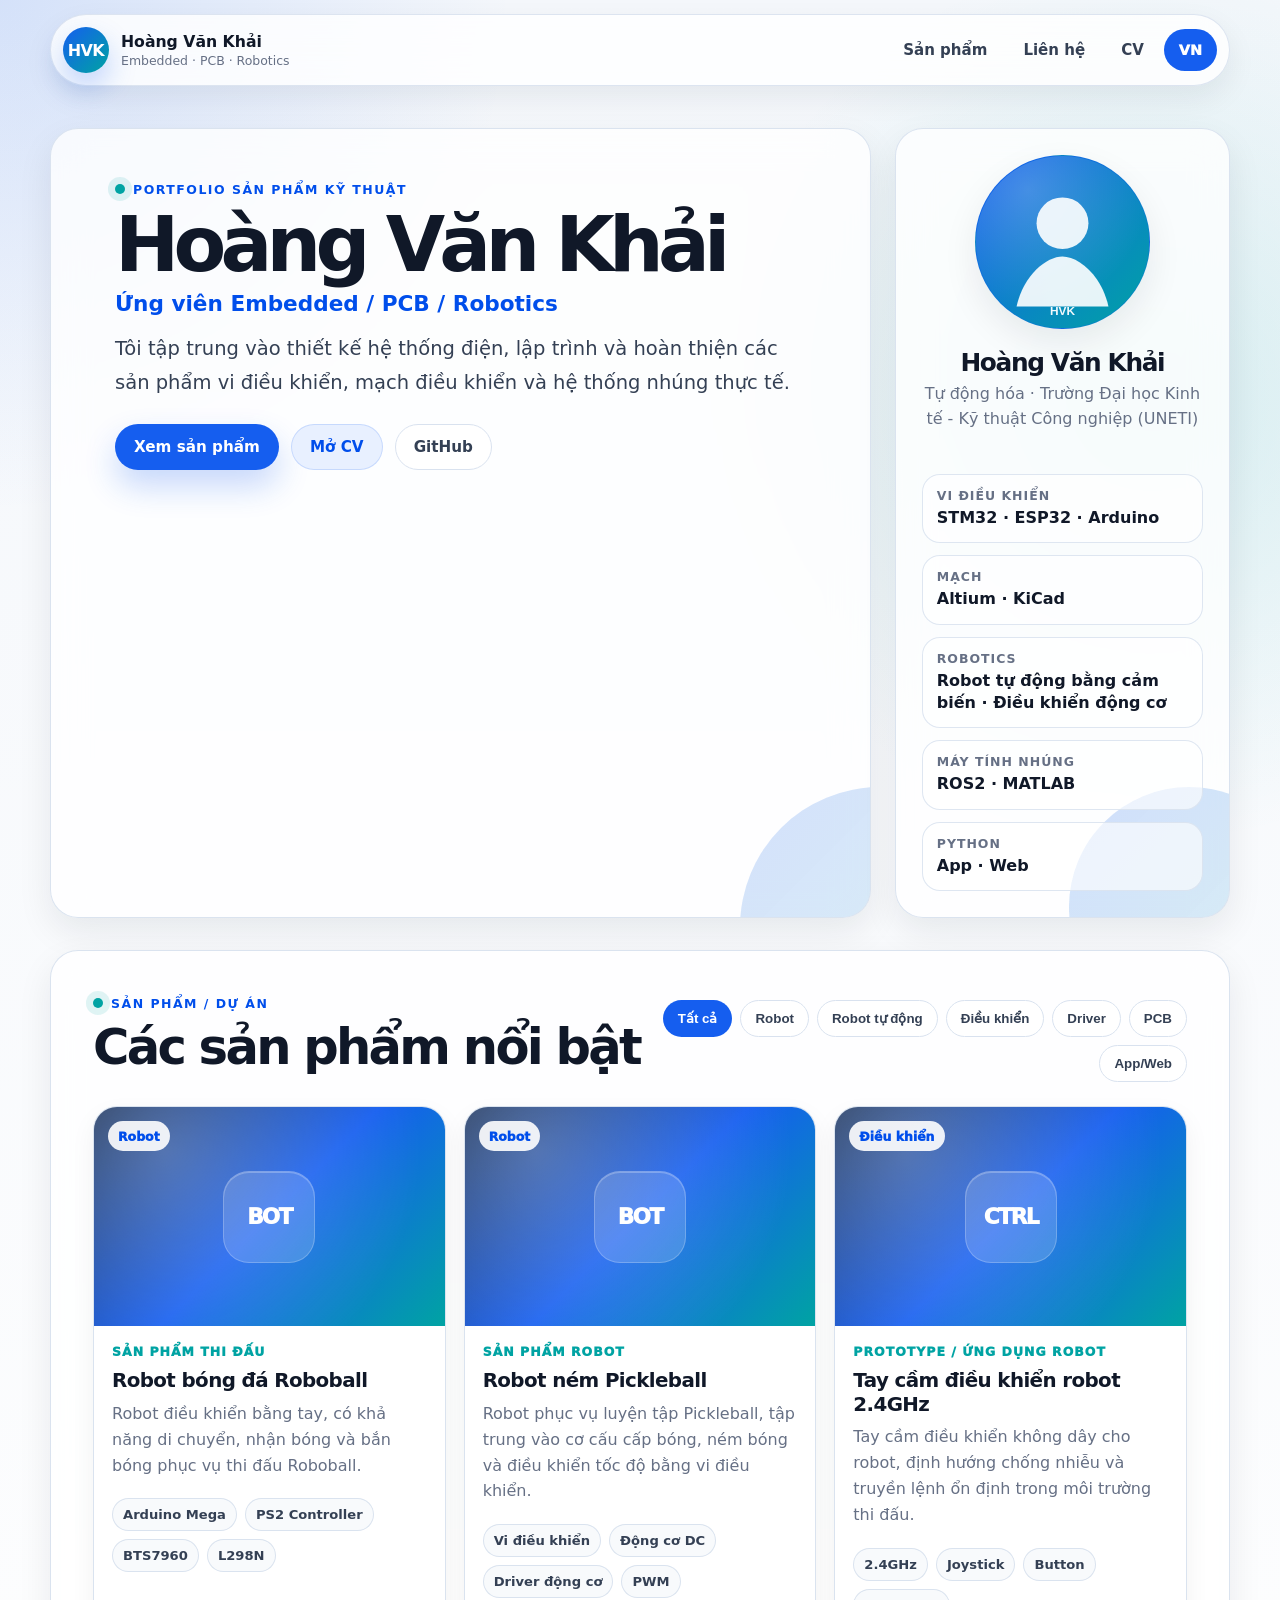
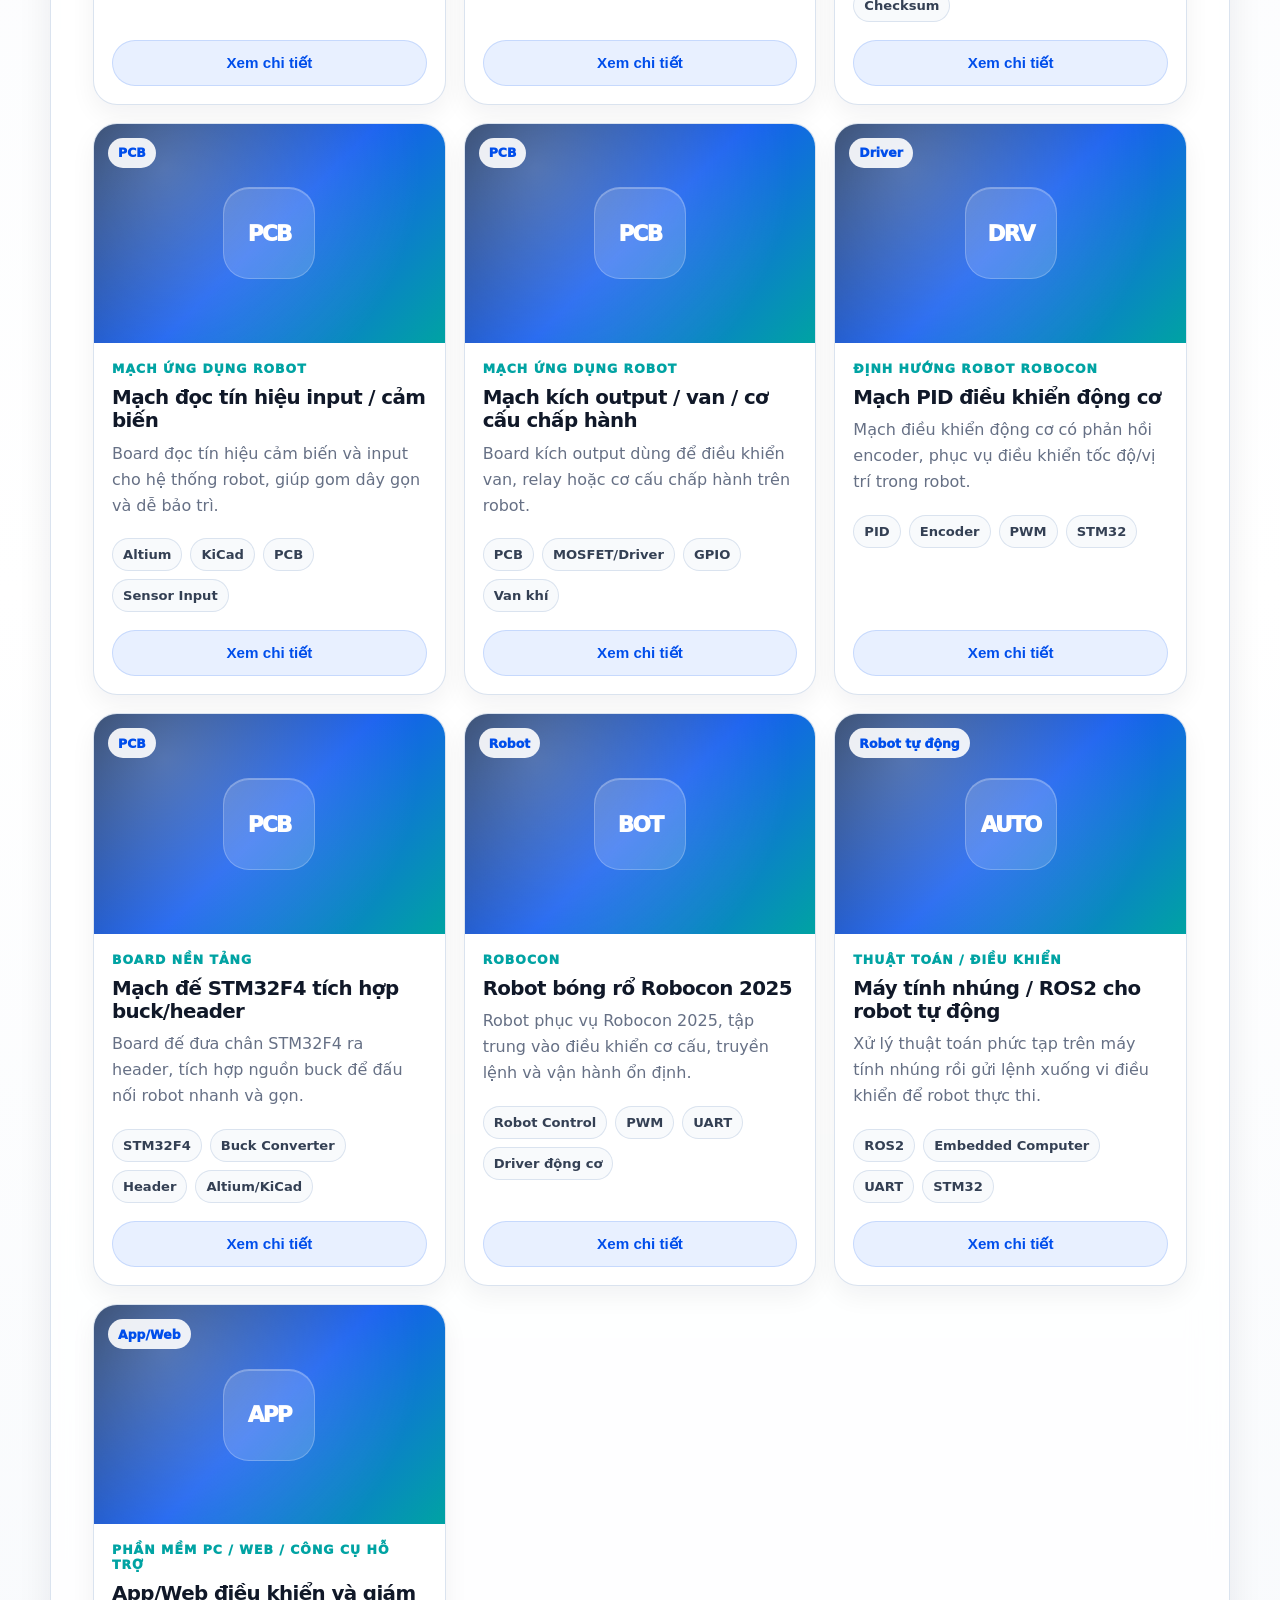
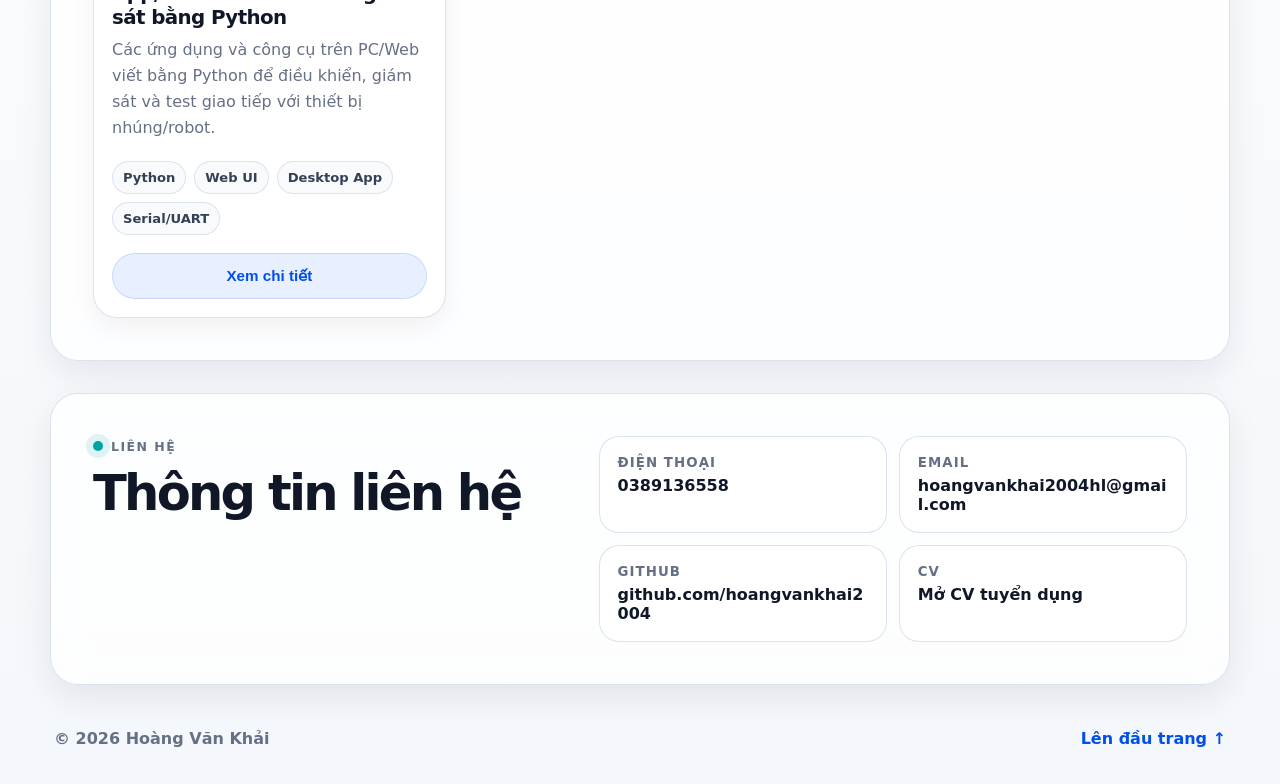
==== index.html @ 1f5e4d67 "product showcase" ====
<!doctype html>
<html lang="vi">
  <head>
    <meta charset="utf-8" />
    <meta name="viewport" content="width=device-width, initial-scale=1" />
    <meta name="theme-color" content="#101828" />
    <meta
      name="description"
      content="Portfolio sản phẩm kỹ thuật của Hoàng Văn Khải: robot, mạch PCB, hệ thống nhúng và các sản phẩm tự động hóa."
    />
    <title>Hoàng Văn Khải | Portfolio sản phẩm kỹ thuật</title>
    <link rel="icon" href="assets/favicon.svg" type="image/svg+xml" />
    <link rel="preload" href="assets/app.css" as="style" />
    <link rel="stylesheet" href="assets/app.css" />
  </head>
  <body>
    <div class="site-shell">
      <header class="topbar" id="top">
        <a class="brand" href="#top" aria-label="Về đầu trang">
          <span class="brand-mark">HVK</span>
          <span>
            <strong>Hoàng Văn Khải</strong>
            <small>Embedded · PCB · Robotics</small>
          </span>
        </a>

        <nav class="main-nav" aria-label="Điều hướng chính">
          <a href="#products" id="nav-products">Sản phẩm</a>
          <a href="#contact" id="nav-contact">Liên hệ</a>
          <a href="cv.html" id="nav-cv">CV</a>
          <button class="lang-toggle" id="lang-toggle" type="button" aria-label="Chuyển ngôn ngữ">VN</button>
        </nav>
      </header>

      <main>
        <section class="hero" id="intro" aria-labelledby="hero-title">
          <div class="hero-content">
            <p class="eyebrow" id="profile-badge">Portfolio sản phẩm kỹ thuật</p>
            <h1 id="hero-title">Hoàng Văn Khải</h1>
            <p class="hero-title-line" id="profile-title">Ứng viên Embedded / PCB / Robotics</p>
            <p class="hero-summary" id="profile-summary">
              Tôi tập trung vào thiết kế, lập trình và hoàn thiện các sản phẩm robot, mạch điều khiển và hệ thống nhúng thực tế.
            </p>
            <div class="hero-actions" id="profile-actions"></div>
          </div>

          <aside class="hero-card" aria-label="Thông tin nhanh">
            <div class="avatar" id="profile-avatar">HVK</div>
            <div>
              <h2 id="profile-name-card">Hoàng Văn Khải</h2>
              <p id="profile-meta">Tự động hóa · UNETI</p>
            </div>
            <dl class="quick-info" id="quick-info"></dl>
          </aside>
        </section>

        <section class="section-block" id="products" aria-labelledby="products-title">
          <div class="section-heading">
            <div>
              <p class="eyebrow">Sản phẩm / dự án</p>
              <h2 id="products-title">Các sản phẩm nổi bật</h2>
              <p id="products-subtitle" hidden></p>
            </div>
            <div class="filter-bar" id="filter-bar" aria-label="Lọc sản phẩm"></div>
          </div>

          <div class="products-grid" id="products-grid" aria-live="polite"></div>
        </section>

        <section class="section-block contact-block" id="contact" aria-labelledby="contact-title">
          <div>
            <p class="eyebrow">Liên hệ</p>
            <h2 id="contact-title">Thông tin liên hệ</h2>
          </div>
          <div class="contact-grid" id="contact-grid"></div>
        </section>
      </main>

      <footer class="footer">
        <span>© <span id="year"></span> Hoàng Văn Khải</span>
        <a href="#top" id="footer-top">Lên đầu trang ↑</a>
      </footer>
    </div>

    <div class="modal" id="product-modal" aria-hidden="true">
      <div class="modal-backdrop" data-close-modal></div>
      <article class="modal-panel" role="dialog" aria-modal="true" aria-labelledby="modal-title">
        <button class="modal-close" type="button" aria-label="Đóng chi tiết sản phẩm" data-close-modal>×</button>
        <div id="modal-content"></div>
      </article>
    </div>

    <script src="assets/app.js" defer></script>
  </body>
</html>
---- assets/app.css ----
:root {
  color-scheme: light;
  --bg: #f4f7fb;
  --bg-strong: #eaf0f8;
  --card: #ffffff;
  --card-soft: rgba(255, 255, 255, 0.78);
  --text: #101828;
  --muted: #667085;
  --line: #d9e2ef;
  --primary: #155eef;
  --primary-dark: #004eeb;
  --primary-soft: #e8f0ff;
  --accent: #00a3a3;
  --danger: #b42318;
  --shadow: 0 24px 70px rgba(16, 24, 40, 0.12);
  --shadow-soft: 0 14px 35px rgba(16, 24, 40, 0.08);
  --radius: 28px;
  --radius-sm: 18px;
  --max: 1180px;
  font-family: Inter, ui-sans-serif, system-ui, -apple-system, BlinkMacSystemFont, "Segoe UI", sans-serif;
}

* {
  box-sizing: border-box;
}

html {
  scroll-behavior: smooth;
}

body {
  margin: 0;
  min-height: 100vh;
  background:
    radial-gradient(circle at top left, rgba(21, 94, 239, 0.14), transparent 32rem),
    radial-gradient(circle at 90% 10%, rgba(0, 163, 163, 0.13), transparent 28rem),
    linear-gradient(180deg, var(--bg), #ffffff 55%, var(--bg));
  color: var(--text);
}

body.modal-open {
  overflow: hidden;
}

a {
  color: inherit;
  text-decoration: none;
}

button,
a {
  -webkit-tap-highlight-color: transparent;
}

img,
video,
iframe {
  max-width: 100%;
}

.site-shell {
  width: min(var(--max), calc(100% - 32px));
  margin: 0 auto;
}

.topbar {
  position: sticky;
  top: 14px;
  z-index: 40;
  display: flex;
  align-items: center;
  justify-content: space-between;
  gap: 16px;
  margin: 14px 0 42px;
  padding: 12px;
  border: 1px solid rgba(217, 226, 239, 0.9);
  border-radius: 999px;
  background: rgba(255, 255, 255, 0.82);
  box-shadow: 0 12px 30px rgba(16, 24, 40, 0.07);
  backdrop-filter: blur(18px);
}

.brand {
  display: inline-flex;
  align-items: center;
  gap: 12px;
  min-width: 0;
}

.brand-mark {
  display: grid;
  place-items: center;
  width: 46px;
  height: 46px;
  border-radius: 50%;
  background: linear-gradient(135deg, var(--primary), var(--accent));
  color: #fff;
  font-weight: 900;
  letter-spacing: -0.04em;
  box-shadow: 0 14px 28px rgba(21, 94, 239, 0.25);
}

.brand strong,
.brand small {
  display: block;
  white-space: nowrap;
}

.brand strong {
  font-size: 0.98rem;
}

.brand small {
  color: var(--muted);
  font-size: 0.78rem;
  margin-top: 2px;
}

.main-nav {
  display: flex;
  align-items: center;
  gap: 4px;
}

.main-nav a {
  padding: 12px 16px;
  border-radius: 999px;
  color: #344054;
  font-weight: 700;
  font-size: 0.94rem;
  transition: 0.18s ease;
}

.main-nav a:hover {
  background: var(--primary-soft);
  color: var(--primary-dark);
}

.hero {
  display: grid;
  grid-template-columns: minmax(0, 1.35fr) minmax(300px, 0.65fr);
  gap: 24px;
  align-items: stretch;
  margin-bottom: 48px;
}

.hero-content,
.hero-card,
.section-block {
  border: 1px solid rgba(217, 226, 239, 0.95);
  border-radius: var(--radius);
  background: rgba(255, 255, 255, 0.78);
  box-shadow: var(--shadow-soft);
  backdrop-filter: blur(18px);
}

.hero-content {
  padding: clamp(28px, 5vw, 64px);
  overflow: hidden;
  position: relative;
}

.hero-content::after {
  content: "";
  position: absolute;
  right: -120px;
  bottom: -120px;
  width: 320px;
  height: 320px;
  border-radius: 50%;
  background: linear-gradient(135deg, rgba(21, 94, 239, 0.18), rgba(0, 163, 163, 0.14));
  pointer-events: none;
}

.eyebrow {
  display: inline-flex;
  align-items: center;
  gap: 8px;
  margin: 0 0 12px;
  color: var(--primary-dark);
  font-size: 0.78rem;
  font-weight: 900;
  text-transform: uppercase;
  letter-spacing: 0.12em;
}

.eyebrow::before {
  content: "";
  width: 10px;
  height: 10px;
  border-radius: 50%;
  background: var(--accent);
  box-shadow: 0 0 0 7px rgba(0, 163, 163, 0.12);
}

h1,
h2,
h3,
p {
  margin-top: 0;
}

h1 {
  margin-bottom: 10px;
  font-size: clamp(2.65rem, 8vw, 6.4rem);
  line-height: 0.92;
  letter-spacing: -0.08em;
}

#hero-title {
  min-height: 0.95em;
  font-size: clamp(3.2rem, 6vw, 5.15rem);
  line-height: 0.95;
  letter-spacing: -0.075em;
  white-space: nowrap;
}

#hero-title.is-typing::after {
  content: "";
  display: inline-block;
  width: 0.055em;
  height: 0.78em;
  margin-left: 0.08em;
  border-radius: 999px;
  background: currentColor;
  vertical-align: -0.06em;
  animation: caretBlink 0.75s steps(1, end) infinite;
}

@keyframes caretBlink {
  50% {
    opacity: 0;
  }
}

h2 {
  margin-bottom: 10px;
  font-size: clamp(1.8rem, 4vw, 3.1rem);
  line-height: 1;
  letter-spacing: -0.055em;
}

h3 {
  margin-bottom: 8px;
  font-size: 1.24rem;
  line-height: 1.18;
  letter-spacing: -0.03em;
}

.hero-title-line {
  margin-bottom: 16px;
  color: var(--primary-dark);
  font-size: clamp(1.05rem, 2vw, 1.35rem);
  font-weight: 800;
}

.hero-summary {
  position: relative;
  z-index: 1;
  max-width: 780px;
  margin-bottom: 24px;
  color: #344054;
  font-size: clamp(1rem, 2vw, 1.22rem);
  line-height: 1.72;
}

.hero-actions {
  position: relative;
  z-index: 1;
  display: flex;
  flex-wrap: wrap;
  gap: 12px;
}

.btn {
  display: inline-flex;
  align-items: center;
  justify-content: center;
  gap: 8px;
  min-height: 46px;
  padding: 0 18px;
  border: 1px solid transparent;
  border-radius: 999px;
  font-weight: 900;
  font-size: 0.95rem;
  cursor: pointer;
  transition: transform 0.18s ease, box-shadow 0.18s ease, background 0.18s ease, border-color 0.18s ease;
}

.btn:hover {
  transform: translateY(-1px);
}

.btn-primary {
  background: var(--primary);
  color: #fff;
  box-shadow: 0 16px 32px rgba(21, 94, 239, 0.24);
}

.btn-secondary {
  background: var(--primary-soft);
  color: var(--primary-dark);
  border-color: rgba(21, 94, 239, 0.16);
}

.btn-ghost {
  background: #fff;
  color: #344054;
  border-color: var(--line);
}

.hero-card {
  display: flex;
  flex-direction: column;
  gap: 18px;
  padding: 26px;
}

.avatar {
  display: grid;
  place-items: center;
  width: 116px;
  aspect-ratio: 1;
  border-radius: 30px;
  overflow: hidden;
  background:
    linear-gradient(135deg, rgba(21, 94, 239, 0.95), rgba(0, 163, 163, 0.88)),
    #155eef;
  color: #fff;
  font-size: 2rem;
  font-weight: 950;
  letter-spacing: -0.08em;
  box-shadow: var(--shadow-soft);
}

.avatar img {
  width: 100%;
  height: 100%;
  object-fit: cover;
}

.hero-card h2 {
  font-size: 1.55rem;
  margin-bottom: 6px;
}

.hero-card p {
  color: var(--muted);
  line-height: 1.55;
}

.quick-info {
  display: grid;
  gap: 12px;
  margin: auto 0 0;
}

.quick-info div {
  padding: 13px 14px;
  border: 1px solid rgba(217, 226, 239, 0.85);
  border-radius: 18px;
  background: rgba(244, 247, 251, 0.78);
}

.quick-info dt {
  margin-bottom: 4px;
  color: var(--muted);
  font-size: 0.78rem;
  font-weight: 800;
  text-transform: uppercase;
  letter-spacing: 0.08em;
}

.quick-info dd {
  margin: 0;
  color: var(--text);
  font-weight: 800;
}

.section-block {
  padding: clamp(24px, 4vw, 42px);
  margin-bottom: 32px;
}

.section-heading {
  display: flex;
  align-items: flex-end;
  justify-content: space-between;
  gap: 22px;
  margin-bottom: 24px;
}

.section-heading h2 {
  flex: 0 0 auto;
  white-space: nowrap;
}

.section-heading p:not(.eyebrow),
.contact-block > div > p {
  max-width: 760px;
  color: var(--muted);
  line-height: 1.7;
}

.filter-bar {
  display: flex;
  flex: 1 1 auto;
  min-width: 0;
  flex-wrap: wrap;
  justify-content: flex-end;
  gap: 8px;
}

.filter-chip {
  border: 1px solid var(--line);
  border-radius: 999px;
  background: #fff;
  color: #344054;
  padding: 10px 14px;
  font-weight: 900;
  cursor: pointer;
  transition: 0.18s ease;
}

.filter-chip:hover,
.filter-chip.is-active {
  border-color: rgba(21, 94, 239, 0.24);
  background: var(--primary);
  color: #fff;
}

.products-grid {
  display: grid;
  grid-template-columns: repeat(3, minmax(0, 1fr));
  gap: 18px;
}

.product-card {
  display: flex;
  flex-direction: column;
  min-height: 100%;
  border: 1px solid rgba(217, 226, 239, 0.95);
  border-radius: 24px;
  background: #fff;
  overflow: hidden;
  box-shadow: 0 10px 26px rgba(16, 24, 40, 0.055);
  transition: transform 0.18s ease, box-shadow 0.18s ease, border-color 0.18s ease;
}

.product-card:hover {
  transform: translateY(-4px);
  border-color: rgba(21, 94, 239, 0.32);
  box-shadow: 0 22px 42px rgba(16, 24, 40, 0.1);
}

.product-media {
  position: relative;
  display: grid;
  place-items: center;
  aspect-ratio: 16 / 10;
  overflow: hidden;
  background:
    radial-gradient(circle at 20% 20%, rgba(255, 255, 255, 0.28), transparent 16rem),
    linear-gradient(135deg, #102a56, #155eef 50%, #00a3a3);
  color: #fff;
}

.product-media img {
  width: 100%;
  height: 100%;
  object-fit: cover;
}

.placeholder-art {
  display: grid;
  place-items: center;
  width: 92px;
  aspect-ratio: 1;
  border-radius: 26px;
  background: rgba(255, 255, 255, 0.16);
  border: 1px solid rgba(255, 255, 255, 0.22);
  font-size: 1.35rem;
  font-weight: 950;
  letter-spacing: -0.08em;
  box-shadow: inset 0 1px 0 rgba(255, 255, 255, 0.25);
}

.product-badge {
  position: absolute;
  left: 14px;
  top: 14px;
  display: inline-flex;
  align-items: center;
  min-height: 30px;
  padding: 0 10px;
  border-radius: 999px;
  background: rgba(255, 255, 255, 0.9);
  color: var(--primary-dark);
  font-size: 0.78rem;
  font-weight: 950;
}

.product-body {
  display: flex;
  flex: 1;
  flex-direction: column;
  padding: 18px;
}

.product-status {
  margin-bottom: 10px;
  color: var(--accent);
  font-size: 0.78rem;
  font-weight: 950;
  text-transform: uppercase;
  letter-spacing: 0.08em;
}

.product-card p {
  color: var(--muted);
  line-height: 1.62;
}

.tech-list,
.modal-tags {
  display: flex;
  flex-wrap: wrap;
  gap: 8px;
  padding: 0;
  margin: 4px 0 18px;
  list-style: none;
}

.tech-list li,
.modal-tags li {
  padding: 8px 10px;
  border: 1px solid rgba(217, 226, 239, 0.95);
  border-radius: 999px;
  background: #f8fafc;
  color: #344054;
  font-size: 0.82rem;
  font-weight: 800;
}

.product-card .btn {
  margin-top: auto;
  width: 100%;
}

.contact-block {
  display: grid;
  grid-template-columns: 0.9fr 1.1fr;
  gap: 24px;
  align-items: start;
}

.contact-grid {
  display: grid;
  grid-template-columns: repeat(2, minmax(0, 1fr));
  gap: 12px;
}

.contact-card {
  display: block;
  padding: 18px;
  border: 1px solid rgba(217, 226, 239, 0.95);
  border-radius: 20px;
  background: #fff;
  transition: 0.18s ease;
}

.contact-card:hover {
  transform: translateY(-2px);
  box-shadow: var(--shadow-soft);
}

.contact-card small {
  display: block;
  margin-bottom: 6px;
  color: var(--muted);
  font-weight: 900;
  text-transform: uppercase;
  letter-spacing: 0.08em;
}

.contact-card strong {
  overflow-wrap: anywhere;
}

.footer {
  display: flex;
  justify-content: space-between;
  gap: 16px;
  padding: 12px 4px 36px;
  color: var(--muted);
  font-weight: 700;
}

.footer a {
  color: var(--primary-dark);
}

.modal {
  position: fixed;
  inset: 0;
  z-index: 100;
  display: none;
}

.modal[aria-hidden="false"] {
  display: block;
}

.modal-backdrop {
  position: absolute;
  inset: 0;
  background: rgba(16, 24, 40, 0.64);
  backdrop-filter: blur(12px);
}

.modal-panel {
  position: relative;
  width: min(1060px, calc(100% - 24px));
  max-height: calc(100vh - 32px);
  margin: 16px auto;
  overflow: auto;
  border: 1px solid rgba(255, 255, 255, 0.22);
  border-radius: 30px;
  background: #fff;
  box-shadow: 0 36px 100px rgba(0, 0, 0, 0.32);
}

.modal-close {
  position: sticky;
  top: 16px;
  float: right;
  z-index: 2;
  display: grid;
  place-items: center;
  width: 44px;
  height: 44px;
  margin: 16px 16px -60px auto;
  border: 1px solid rgba(217, 226, 239, 0.9);
  border-radius: 50%;
  background: rgba(255, 255, 255, 0.92);
  color: var(--text);
  font-size: 1.65rem;
  line-height: 1;
  cursor: pointer;
  box-shadow: 0 12px 26px rgba(16, 24, 40, 0.12);
}

.modal-hero {
  display: grid;
  grid-template-columns: 1.05fr 0.95fr;
  gap: 24px;
  padding: 28px;
}

.modal-media-stack {
  display: grid;
  gap: 12px;
  align-content: start;
}

.modal-media-main {
  overflow: hidden;
  border-radius: 24px;
  border: 1px solid var(--line);
  background: var(--bg-strong);
}

.modal-media-main img,
.modal-media-main video,
.modal-media-main iframe {
  display: block;
  width: 100%;
  aspect-ratio: 16 / 10;
  height: auto;
  object-fit: cover;
  border: 0;
}

.modal-media-main iframe {
  min-height: 340px;
}

.empty-media {
  display: grid;
  min-height: 340px;
  place-items: center;
  padding: 24px;
  text-align: center;
  color: #fff;
  background:
    radial-gradient(circle at 20% 20%, rgba(255, 255, 255, 0.23), transparent 16rem),
    linear-gradient(135deg, #102a56, #155eef 52%, #00a3a3);
}

.empty-media strong {
  display: block;
  margin-bottom: 8px;
  font-size: 1.6rem;
  letter-spacing: -0.05em;
}

.empty-media p {
  max-width: 520px;
  margin: 0 auto;
  color: rgba(255, 255, 255, 0.82);
  line-height: 1.7;
}

.media-thumbs {
  display: grid;
  grid-template-columns: repeat(4, minmax(0, 1fr));
  gap: 10px;
}

.media-thumb {
  display: grid;
  place-items: center;
  aspect-ratio: 16 / 10;
  border: 1px solid var(--line);
  border-radius: 14px;
  overflow: hidden;
  background: var(--bg-strong);
  cursor: pointer;
}

.media-thumb img {
  width: 100%;
  height: 100%;
  object-fit: cover;
}

.media-thumb span {
  color: var(--primary-dark);
  font-weight: 950;
}

.modal-copy {
  padding: 4px 0;
}

.modal-kicker {
  display: flex;
  flex-wrap: wrap;
  gap: 8px;
  margin-bottom: 14px;
}

.modal-kicker span {
  padding: 8px 12px;
  border-radius: 999px;
  background: var(--primary-soft);
  color: var(--primary-dark);
  font-size: 0.82rem;
  font-weight: 950;
}

.modal-copy h2 {
  padding-right: 48px;
}

.modal-copy p {
  color: #344054;
  line-height: 1.72;
}

.detail-grid {
  display: grid;
  grid-template-columns: repeat(2, minmax(0, 1fr));
  gap: 14px;
  padding: 0 28px 28px;
}

.detail-card {
  padding: 20px;
  border: 1px solid var(--line);
  border-radius: 22px;
  background: #f8fafc;
}

.detail-card.full {
  grid-column: 1 / -1;
}

.detail-card h3 {
  font-size: 1.05rem;
}

.detail-card ul {
  margin: 0;
  padding-left: 18px;
  color: #344054;
  line-height: 1.75;
}

.detail-card p {
  margin-bottom: 0;
  color: #344054;
  line-height: 1.72;
}

.link-row {
  display: flex;
  flex-wrap: wrap;
  gap: 10px;
  margin-top: 12px;
}

.notice {
  padding: 14px 16px;
  border: 1px dashed rgba(21, 94, 239, 0.35);
  border-radius: 18px;
  background: var(--primary-soft);
  color: #1849a9;
  line-height: 1.65;
}

@media (max-width: 980px) {
  .hero,
  .contact-block,
  .modal-hero {
    grid-template-columns: 1fr;
  }

  .products-grid {
    grid-template-columns: repeat(2, minmax(0, 1fr));
  }

  .section-heading {
    display: block;
  }

  .section-heading h2 {
    white-space: normal;
  }

  .filter-bar {
    justify-content: flex-start;
    margin-top: 16px;
  }
}

@media (max-width: 700px) {
  .site-shell {
    width: min(100% - 20px, var(--max));
  }

  .topbar {
    align-items: flex-start;
    border-radius: 24px;
  }

  .brand small {
    display: none;
  }

  .main-nav a {
    padding: 11px 10px;
    font-size: 0.86rem;
  }

  .hero {
    margin-bottom: 24px;
  }

  #hero-title {
    font-size: clamp(2.35rem, 12vw, 4rem);
    white-space: normal;
  }

  .hero-content,
  .hero-card,
  .section-block {
    border-radius: 22px;
  }

  .products-grid,
  .contact-grid,
  .detail-grid {
    grid-template-columns: 1fr;
  }

  .detail-card.full {
    grid-column: auto;
  }

  .modal-panel {
    width: calc(100% - 12px);
    max-height: calc(100vh - 12px);
    margin: 6px auto;
    border-radius: 22px;
  }

  .modal-hero,
  .detail-grid {
    padding: 18px;
  }

  .modal-media-main iframe,
  .empty-media {
    min-height: 240px;
  }

  .media-thumbs {
    grid-template-columns: repeat(2, minmax(0, 1fr));
  }

  .footer {
    display: block;
  }

  .footer a {
    display: inline-block;
    margin-top: 8px;
  }
}


/* Cập nhật: rút gọn khoảng trống ở phần hero đầu trang */
.hero {
  align-items: start;
  margin-bottom: 32px;
}

.hero-content {
  min-height: auto !important;
  padding-top: clamp(28px, 4vw, 50px);
  padding-bottom: clamp(28px, 4vw, 50px);
}

.hero-content::after {
  right: -150px;
  bottom: -150px;
  width: 280px;
  height: 280px;
}

@media (min-width: 981px) {
  .hero {
    grid-template-columns: minmax(0, 1fr);
  }

  .hero-card {
    display: none;
  }
}

@media (max-width: 700px) {
  .hero-content {
    padding-top: 26px;
    padding-bottom: 28px;
  }
}

/* Cập nhật cuối: hiện lại khối avatar + thông tin nhanh ở bên phải hero */
@media (min-width: 981px) {
  .hero {
    grid-template-columns: minmax(0, 1.42fr) minmax(330px, 0.58fr);
    align-items: stretch;
  }

  .hero-card {
    display: flex;
  }
}

.hero-card {
  position: relative;
  overflow: hidden;
  justify-content: center;
}

.hero-card::before {
  content: "";
  position: absolute;
  inset: auto -80px -110px auto;
  width: 240px;
  height: 240px;
  border-radius: 50%;
  background: linear-gradient(135deg, rgba(21, 94, 239, 0.20), rgba(0, 163, 163, 0.14));
  pointer-events: none;
}

.hero-card > * {
  position: relative;
  z-index: 1;
}

.hero-card .avatar {
  width: min(190px, 62%);
  margin: 0 auto 4px;
  border-radius: 50%;
  border: 1px solid rgba(21, 94, 239, 0.18);
}

.hero-card h2,
.hero-card p {
  text-align: center;
}

.quick-info {
  margin-top: 8px;
}

.quick-info div {
  background: rgba(255, 255, 255, 0.62);
}

.quick-info dd {
  line-height: 1.4;
}

@media (max-width: 980px) {
  .hero-card .avatar {
    width: 138px;
    margin-left: 0;
    margin-right: 0;
  }

  .hero-card h2,
  .hero-card p {
    text-align: left;
  }
}

/* Cập nhật: nút đổi ngôn ngữ VN/EN trên thanh menu */
.lang-toggle {
  display: inline-flex;
  align-items: center;
  justify-content: center;
  min-width: 46px;
  height: 42px;
  padding: 0 14px;
  border: 1px solid rgba(21, 94, 239, 0.24);
  border-radius: 999px;
  background: var(--primary);
  color: #fff;
  font: inherit;
  font-size: 0.9rem;
  font-weight: 950;
  cursor: pointer;
  transition: transform 0.18s ease, box-shadow 0.18s ease, background 0.18s ease;
}

.lang-toggle:hover {
  transform: translateY(-1px);
  box-shadow: 0 12px 22px rgba(21, 94, 239, 0.22);
}

@media (max-width: 700px) {
  .lang-toggle {
    min-width: 42px;
    height: 38px;
    padding: 0 11px;
    font-size: 0.82rem;
  }
}
---- assets/app.css ----
:root {
  color-scheme: light;
  --bg: #f4f7fb;
  --bg-strong: #eaf0f8;
  --card: #ffffff;
  --card-soft: rgba(255, 255, 255, 0.78);
  --text: #101828;
  --muted: #667085;
  --line: #d9e2ef;
  --primary: #155eef;
  --primary-dark: #004eeb;
  --primary-soft: #e8f0ff;
  --accent: #00a3a3;
  --danger: #b42318;
  --shadow: 0 24px 70px rgba(16, 24, 40, 0.12);
  --shadow-soft: 0 14px 35px rgba(16, 24, 40, 0.08);
  --radius: 28px;
  --radius-sm: 18px;
  --max: 1180px;
  font-family: Inter, ui-sans-serif, system-ui, -apple-system, BlinkMacSystemFont, "Segoe UI", sans-serif;
}

* {
  box-sizing: border-box;
}

html {
  scroll-behavior: smooth;
}

body {
  margin: 0;
  min-height: 100vh;
  background:
    radial-gradient(circle at top left, rgba(21, 94, 239, 0.14), transparent 32rem),
    radial-gradient(circle at 90% 10%, rgba(0, 163, 163, 0.13), transparent 28rem),
    linear-gradient(180deg, var(--bg), #ffffff 55%, var(--bg));
  color: var(--text);
}

body.modal-open {
  overflow: hidden;
}

a {
  color: inherit;
  text-decoration: none;
}

button,
a {
  -webkit-tap-highlight-color: transparent;
}

img,
video,
iframe {
  max-width: 100%;
}

.site-shell {
  width: min(var(--max), calc(100% - 32px));
  margin: 0 auto;
}

.topbar {
  position: sticky;
  top: 14px;
  z-index: 40;
  display: flex;
  align-items: center;
  justify-content: space-between;
  gap: 16px;
  margin: 14px 0 42px;
  padding: 12px;
  border: 1px solid rgba(217, 226, 239, 0.9);
  border-radius: 999px;
  background: rgba(255, 255, 255, 0.82);
  box-shadow: 0 12px 30px rgba(16, 24, 40, 0.07);
  backdrop-filter: blur(18px);
}

.brand {
  display: inline-flex;
  align-items: center;
  gap: 12px;
  min-width: 0;
}

.brand-mark {
  display: grid;
  place-items: center;
  width: 46px;
  height: 46px;
  border-radius: 50%;
  background: linear-gradient(135deg, var(--primary), var(--accent));
  color: #fff;
  font-weight: 900;
  letter-spacing: -0.04em;
  box-shadow: 0 14px 28px rgba(21, 94, 239, 0.25);
}

.brand strong,
.brand small {
  display: block;
  white-space: nowrap;
}

.brand strong {
  font-size: 0.98rem;
}

.brand small {
  color: var(--muted);
  font-size: 0.78rem;
  margin-top: 2px;
}

.main-nav {
  display: flex;
  align-items: center;
  gap: 4px;
}

.main-nav a {
  padding: 12px 16px;
  border-radius: 999px;
  color: #344054;
  font-weight: 700;
  font-size: 0.94rem;
  transition: 0.18s ease;
}

.main-nav a:hover {
  background: var(--primary-soft);
  color: var(--primary-dark);
}

.hero {
  display: grid;
  grid-template-columns: minmax(0, 1.35fr) minmax(300px, 0.65fr);
  gap: 24px;
  align-items: stretch;
  margin-bottom: 48px;
}

.hero-content,
.hero-card,
.section-block {
  border: 1px solid rgba(217, 226, 239, 0.95);
  border-radius: var(--radius);
  background: rgba(255, 255, 255, 0.78);
  box-shadow: var(--shadow-soft);
  backdrop-filter: blur(18px);
}

.hero-content {
  padding: clamp(28px, 5vw, 64px);
  overflow: hidden;
  position: relative;
}

.hero-content::after {
  content: "";
  position: absolute;
  right: -120px;
  bottom: -120px;
  width: 320px;
  height: 320px;
  border-radius: 50%;
  background: linear-gradient(135deg, rgba(21, 94, 239, 0.18), rgba(0, 163, 163, 0.14));
  pointer-events: none;
}

.eyebrow {
  display: inline-flex;
  align-items: center;
  gap: 8px;
  margin: 0 0 12px;
  color: var(--primary-dark);
  font-size: 0.78rem;
  font-weight: 900;
  text-transform: uppercase;
  letter-spacing: 0.12em;
}

.eyebrow::before {
  content: "";
  width: 10px;
  height: 10px;
  border-radius: 50%;
  background: var(--accent);
  box-shadow: 0 0 0 7px rgba(0, 163, 163, 0.12);
}

h1,
h2,
h3,
p {
  margin-top: 0;
}

h1 {
  margin-bottom: 10px;
  font-size: clamp(2.65rem, 8vw, 6.4rem);
  line-height: 0.92;
  letter-spacing: -0.08em;
}

#hero-title {
  min-height: 0.95em;
  font-size: clamp(3.2rem, 6vw, 5.15rem);
  line-height: 0.95;
  letter-spacing: -0.075em;
  white-space: nowrap;
}

#hero-title.is-typing::after {
  content: "";
  display: inline-block;
  width: 0.055em;
  height: 0.78em;
  margin-left: 0.08em;
  border-radius: 999px;
  background: currentColor;
  vertical-align: -0.06em;
  animation: caretBlink 0.75s steps(1, end) infinite;
}

@keyframes caretBlink {
  50% {
    opacity: 0;
  }
}

h2 {
  margin-bottom: 10px;
  font-size: clamp(1.8rem, 4vw, 3.1rem);
  line-height: 1;
  letter-spacing: -0.055em;
}

h3 {
  margin-bottom: 8px;
  font-size: 1.24rem;
  line-height: 1.18;
  letter-spacing: -0.03em;
}

.hero-title-line {
  margin-bottom: 16px;
  color: var(--primary-dark);
  font-size: clamp(1.05rem, 2vw, 1.35rem);
  font-weight: 800;
}

.hero-summary {
  position: relative;
  z-index: 1;
  max-width: 780px;
  margin-bottom: 24px;
  color: #344054;
  font-size: clamp(1rem, 2vw, 1.22rem);
  line-height: 1.72;
}

.hero-actions {
  position: relative;
  z-index: 1;
  display: flex;
  flex-wrap: wrap;
  gap: 12px;
}

.btn {
  display: inline-flex;
  align-items: center;
  justify-content: center;
  gap: 8px;
  min-height: 46px;
  padding: 0 18px;
  border: 1px solid transparent;
  border-radius: 999px;
  font-weight: 900;
  font-size: 0.95rem;
  cursor: pointer;
  transition: transform 0.18s ease, box-shadow 0.18s ease, background 0.18s ease, border-color 0.18s ease;
}

.btn:hover {
  transform: translateY(-1px);
}

.btn-primary {
  background: var(--primary);
  color: #fff;
  box-shadow: 0 16px 32px rgba(21, 94, 239, 0.24);
}

.btn-secondary {
  background: var(--primary-soft);
  color: var(--primary-dark);
  border-color: rgba(21, 94, 239, 0.16);
}

.btn-ghost {
  background: #fff;
  color: #344054;
  border-color: var(--line);
}

.hero-card {
  display: flex;
  flex-direction: column;
  gap: 18px;
  padding: 26px;
}

.avatar {
  display: grid;
  place-items: center;
  width: 116px;
  aspect-ratio: 1;
  border-radius: 30px;
  overflow: hidden;
  background:
    linear-gradient(135deg, rgba(21, 94, 239, 0.95), rgba(0, 163, 163, 0.88)),
    #155eef;
  color: #fff;
  font-size: 2rem;
  font-weight: 950;
  letter-spacing: -0.08em;
  box-shadow: var(--shadow-soft);
}

.avatar img {
  width: 100%;
  height: 100%;
  object-fit: cover;
}

.hero-card h2 {
  font-size: 1.55rem;
  margin-bottom: 6px;
}

.hero-card p {
  color: var(--muted);
  line-height: 1.55;
}

.quick-info {
  display: grid;
  gap: 12px;
  margin: auto 0 0;
}

.quick-info div {
  padding: 13px 14px;
  border: 1px solid rgba(217, 226, 239, 0.85);
  border-radius: 18px;
  background: rgba(244, 247, 251, 0.78);
}

.quick-info dt {
  margin-bottom: 4px;
  color: var(--muted);
  font-size: 0.78rem;
  font-weight: 800;
  text-transform: uppercase;
  letter-spacing: 0.08em;
}

.quick-info dd {
  margin: 0;
  color: var(--text);
  font-weight: 800;
}

.section-block {
  padding: clamp(24px, 4vw, 42px);
  margin-bottom: 32px;
}

.section-heading {
  display: flex;
  align-items: flex-end;
  justify-content: space-between;
  gap: 22px;
  margin-bottom: 24px;
}

.section-heading h2 {
  flex: 0 0 auto;
  white-space: nowrap;
}

.section-heading p:not(.eyebrow),
.contact-block > div > p {
  max-width: 760px;
  color: var(--muted);
  line-height: 1.7;
}

.filter-bar {
  display: flex;
  flex: 1 1 auto;
  min-width: 0;
  flex-wrap: wrap;
  justify-content: flex-end;
  gap: 8px;
}

.filter-chip {
  border: 1px solid var(--line);
  border-radius: 999px;
  background: #fff;
  color: #344054;
  padding: 10px 14px;
  font-weight: 900;
  cursor: pointer;
  transition: 0.18s ease;
}

.filter-chip:hover,
.filter-chip.is-active {
  border-color: rgba(21, 94, 239, 0.24);
  background: var(--primary);
  color: #fff;
}

.products-grid {
  display: grid;
  grid-template-columns: repeat(3, minmax(0, 1fr));
  gap: 18px;
}

.product-card {
  display: flex;
  flex-direction: column;
  min-height: 100%;
  border: 1px solid rgba(217, 226, 239, 0.95);
  border-radius: 24px;
  background: #fff;
  overflow: hidden;
  box-shadow: 0 10px 26px rgba(16, 24, 40, 0.055);
  transition: transform 0.18s ease, box-shadow 0.18s ease, border-color 0.18s ease;
}

.product-card:hover {
  transform: translateY(-4px);
  border-color: rgba(21, 94, 239, 0.32);
  box-shadow: 0 22px 42px rgba(16, 24, 40, 0.1);
}

.product-media {
  position: relative;
  display: grid;
  place-items: center;
  aspect-ratio: 16 / 10;
  overflow: hidden;
  background:
    radial-gradient(circle at 20% 20%, rgba(255, 255, 255, 0.28), transparent 16rem),
    linear-gradient(135deg, #102a56, #155eef 50%, #00a3a3);
  color: #fff;
}

.product-media img {
  width: 100%;
  height: 100%;
  object-fit: cover;
}

.placeholder-art {
  display: grid;
  place-items: center;
  width: 92px;
  aspect-ratio: 1;
  border-radius: 26px;
  background: rgba(255, 255, 255, 0.16);
  border: 1px solid rgba(255, 255, 255, 0.22);
  font-size: 1.35rem;
  font-weight: 950;
  letter-spacing: -0.08em;
  box-shadow: inset 0 1px 0 rgba(255, 255, 255, 0.25);
}

.product-badge {
  position: absolute;
  left: 14px;
  top: 14px;
  display: inline-flex;
  align-items: center;
  min-height: 30px;
  padding: 0 10px;
  border-radius: 999px;
  background: rgba(255, 255, 255, 0.9);
  color: var(--primary-dark);
  font-size: 0.78rem;
  font-weight: 950;
}

.product-body {
  display: flex;
  flex: 1;
  flex-direction: column;
  padding: 18px;
}

.product-status {
  margin-bottom: 10px;
  color: var(--accent);
  font-size: 0.78rem;
  font-weight: 950;
  text-transform: uppercase;
  letter-spacing: 0.08em;
}

.product-card p {
  color: var(--muted);
  line-height: 1.62;
}

.tech-list,
.modal-tags {
  display: flex;
  flex-wrap: wrap;
  gap: 8px;
  padding: 0;
  margin: 4px 0 18px;
  list-style: none;
}

.tech-list li,
.modal-tags li {
  padding: 8px 10px;
  border: 1px solid rgba(217, 226, 239, 0.95);
  border-radius: 999px;
  background: #f8fafc;
  color: #344054;
  font-size: 0.82rem;
  font-weight: 800;
}

.product-card .btn {
  margin-top: auto;
  width: 100%;
}

.contact-block {
  display: grid;
  grid-template-columns: 0.9fr 1.1fr;
  gap: 24px;
  align-items: start;
}

.contact-grid {
  display: grid;
  grid-template-columns: repeat(2, minmax(0, 1fr));
  gap: 12px;
}

.contact-card {
  display: block;
  padding: 18px;
  border: 1px solid rgba(217, 226, 239, 0.95);
  border-radius: 20px;
  background: #fff;
  transition: 0.18s ease;
}

.contact-card:hover {
  transform: translateY(-2px);
  box-shadow: var(--shadow-soft);
}

.contact-card small {
  display: block;
  margin-bottom: 6px;
  color: var(--muted);
  font-weight: 900;
  text-transform: uppercase;
  letter-spacing: 0.08em;
}

.contact-card strong {
  overflow-wrap: anywhere;
}

.footer {
  display: flex;
  justify-content: space-between;
  gap: 16px;
  padding: 12px 4px 36px;
  color: var(--muted);
  font-weight: 700;
}

.footer a {
  color: var(--primary-dark);
}

.modal {
  position: fixed;
  inset: 0;
  z-index: 100;
  display: none;
}

.modal[aria-hidden="false"] {
  display: block;
}

.modal-backdrop {
  position: absolute;
  inset: 0;
  background: rgba(16, 24, 40, 0.64);
  backdrop-filter: blur(12px);
}

.modal-panel {
  position: relative;
  width: min(1060px, calc(100% - 24px));
  max-height: calc(100vh - 32px);
  margin: 16px auto;
  overflow: auto;
  border: 1px solid rgba(255, 255, 255, 0.22);
  border-radius: 30px;
  background: #fff;
  box-shadow: 0 36px 100px rgba(0, 0, 0, 0.32);
}

.modal-close {
  position: sticky;
  top: 16px;
  float: right;
  z-index: 2;
  display: grid;
  place-items: center;
  width: 44px;
  height: 44px;
  margin: 16px 16px -60px auto;
  border: 1px solid rgba(217, 226, 239, 0.9);
  border-radius: 50%;
  background: rgba(255, 255, 255, 0.92);
  color: var(--text);
  font-size: 1.65rem;
  line-height: 1;
  cursor: pointer;
  box-shadow: 0 12px 26px rgba(16, 24, 40, 0.12);
}

.modal-hero {
  display: grid;
  grid-template-columns: 1.05fr 0.95fr;
  gap: 24px;
  padding: 28px;
}

.modal-media-stack {
  display: grid;
  gap: 12px;
  align-content: start;
}

.modal-media-main {
  overflow: hidden;
  border-radius: 24px;
  border: 1px solid var(--line);
  background: var(--bg-strong);
}

.modal-media-main img,
.modal-media-main video,
.modal-media-main iframe {
  display: block;
  width: 100%;
  aspect-ratio: 16 / 10;
  height: auto;
  object-fit: cover;
  border: 0;
}

.modal-media-main iframe {
  min-height: 340px;
}

.empty-media {
  display: grid;
  min-height: 340px;
  place-items: center;
  padding: 24px;
  text-align: center;
  color: #fff;
  background:
    radial-gradient(circle at 20% 20%, rgba(255, 255, 255, 0.23), transparent 16rem),
    linear-gradient(135deg, #102a56, #155eef 52%, #00a3a3);
}

.empty-media strong {
  display: block;
  margin-bottom: 8px;
  font-size: 1.6rem;
  letter-spacing: -0.05em;
}

.empty-media p {
  max-width: 520px;
  margin: 0 auto;
  color: rgba(255, 255, 255, 0.82);
  line-height: 1.7;
}

.media-thumbs {
  display: grid;
  grid-template-columns: repeat(4, minmax(0, 1fr));
  gap: 10px;
}

.media-thumb {
  display: grid;
  place-items: center;
  aspect-ratio: 16 / 10;
  border: 1px solid var(--line);
  border-radius: 14px;
  overflow: hidden;
  background: var(--bg-strong);
  cursor: pointer;
}

.media-thumb img {
  width: 100%;
  height: 100%;
  object-fit: cover;
}

.media-thumb span {
  color: var(--primary-dark);
  font-weight: 950;
}

.modal-copy {
  padding: 4px 0;
}

.modal-kicker {
  display: flex;
  flex-wrap: wrap;
  gap: 8px;
  margin-bottom: 14px;
}

.modal-kicker span {
  padding: 8px 12px;
  border-radius: 999px;
  background: var(--primary-soft);
  color: var(--primary-dark);
  font-size: 0.82rem;
  font-weight: 950;
}

.modal-copy h2 {
  padding-right: 48px;
}

.modal-copy p {
  color: #344054;
  line-height: 1.72;
}

.detail-grid {
  display: grid;
  grid-template-columns: repeat(2, minmax(0, 1fr));
  gap: 14px;
  padding: 0 28px 28px;
}

.detail-card {
  padding: 20px;
  border: 1px solid var(--line);
  border-radius: 22px;
  background: #f8fafc;
}

.detail-card.full {
  grid-column: 1 / -1;
}

.detail-card h3 {
  font-size: 1.05rem;
}

.detail-card ul {
  margin: 0;
  padding-left: 18px;
  color: #344054;
  line-height: 1.75;
}

.detail-card p {
  margin-bottom: 0;
  color: #344054;
  line-height: 1.72;
}

.link-row {
  display: flex;
  flex-wrap: wrap;
  gap: 10px;
  margin-top: 12px;
}

.notice {
  padding: 14px 16px;
  border: 1px dashed rgba(21, 94, 239, 0.35);
  border-radius: 18px;
  background: var(--primary-soft);
  color: #1849a9;
  line-height: 1.65;
}

@media (max-width: 980px) {
  .hero,
  .contact-block,
  .modal-hero {
    grid-template-columns: 1fr;
  }

  .products-grid {
    grid-template-columns: repeat(2, minmax(0, 1fr));
  }

  .section-heading {
    display: block;
  }

  .section-heading h2 {
    white-space: normal;
  }

  .filter-bar {
    justify-content: flex-start;
    margin-top: 16px;
  }
}

@media (max-width: 700px) {
  .site-shell {
    width: min(100% - 20px, var(--max));
  }

  .topbar {
    align-items: flex-start;
    border-radius: 24px;
  }

  .brand small {
    display: none;
  }

  .main-nav a {
    padding: 11px 10px;
    font-size: 0.86rem;
  }

  .hero {
    margin-bottom: 24px;
  }

  #hero-title {
    font-size: clamp(2.35rem, 12vw, 4rem);
    white-space: normal;
  }

  .hero-content,
  .hero-card,
  .section-block {
    border-radius: 22px;
  }

  .products-grid,
  .contact-grid,
  .detail-grid {
    grid-template-columns: 1fr;
  }

  .detail-card.full {
    grid-column: auto;
  }

  .modal-panel {
    width: calc(100% - 12px);
    max-height: calc(100vh - 12px);
    margin: 6px auto;
    border-radius: 22px;
  }

  .modal-hero,
  .detail-grid {
    padding: 18px;
  }

  .modal-media-main iframe,
  .empty-media {
    min-height: 240px;
  }

  .media-thumbs {
    grid-template-columns: repeat(2, minmax(0, 1fr));
  }

  .footer {
    display: block;
  }

  .footer a {
    display: inline-block;
    margin-top: 8px;
  }
}


/* Cập nhật: rút gọn khoảng trống ở phần hero đầu trang */
.hero {
  align-items: start;
  margin-bottom: 32px;
}

.hero-content {
  min-height: auto !important;
  padding-top: clamp(28px, 4vw, 50px);
  padding-bottom: clamp(28px, 4vw, 50px);
}

.hero-content::after {
  right: -150px;
  bottom: -150px;
  width: 280px;
  height: 280px;
}

@media (min-width: 981px) {
  .hero {
    grid-template-columns: minmax(0, 1fr);
  }

  .hero-card {
    display: none;
  }
}

@media (max-width: 700px) {
  .hero-content {
    padding-top: 26px;
    padding-bottom: 28px;
  }
}

/* Cập nhật cuối: hiện lại khối avatar + thông tin nhanh ở bên phải hero */
@media (min-width: 981px) {
  .hero {
    grid-template-columns: minmax(0, 1.42fr) minmax(330px, 0.58fr);
    align-items: stretch;
  }

  .hero-card {
    display: flex;
  }
}

.hero-card {
  position: relative;
  overflow: hidden;
  justify-content: center;
}

.hero-card::before {
  content: "";
  position: absolute;
  inset: auto -80px -110px auto;
  width: 240px;
  height: 240px;
  border-radius: 50%;
  background: linear-gradient(135deg, rgba(21, 94, 239, 0.20), rgba(0, 163, 163, 0.14));
  pointer-events: none;
}

.hero-card > * {
  position: relative;
  z-index: 1;
}

.hero-card .avatar {
  width: min(190px, 62%);
  margin: 0 auto 4px;
  border-radius: 50%;
  border: 1px solid rgba(21, 94, 239, 0.18);
}

.hero-card h2,
.hero-card p {
  text-align: center;
}

.quick-info {
  margin-top: 8px;
}

.quick-info div {
  background: rgba(255, 255, 255, 0.62);
}

.quick-info dd {
  line-height: 1.4;
}

@media (max-width: 980px) {
  .hero-card .avatar {
    width: 138px;
    margin-left: 0;
    margin-right: 0;
  }

  .hero-card h2,
  .hero-card p {
    text-align: left;
  }
}

/* Cập nhật: nút đổi ngôn ngữ VN/EN trên thanh menu */
.lang-toggle {
  display: inline-flex;
  align-items: center;
  justify-content: center;
  min-width: 46px;
  height: 42px;
  padding: 0 14px;
  border: 1px solid rgba(21, 94, 239, 0.24);
  border-radius: 999px;
  background: var(--primary);
  color: #fff;
  font: inherit;
  font-size: 0.9rem;
  font-weight: 950;
  cursor: pointer;
  transition: transform 0.18s ease, box-shadow 0.18s ease, background 0.18s ease;
}

.lang-toggle:hover {
  transform: translateY(-1px);
  box-shadow: 0 12px 22px rgba(21, 94, 239, 0.22);
}

@media (max-width: 700px) {
  .lang-toggle {
    min-width: 42px;
    height: 38px;
    padding: 0 11px;
    font-size: 0.82rem;
  }
}
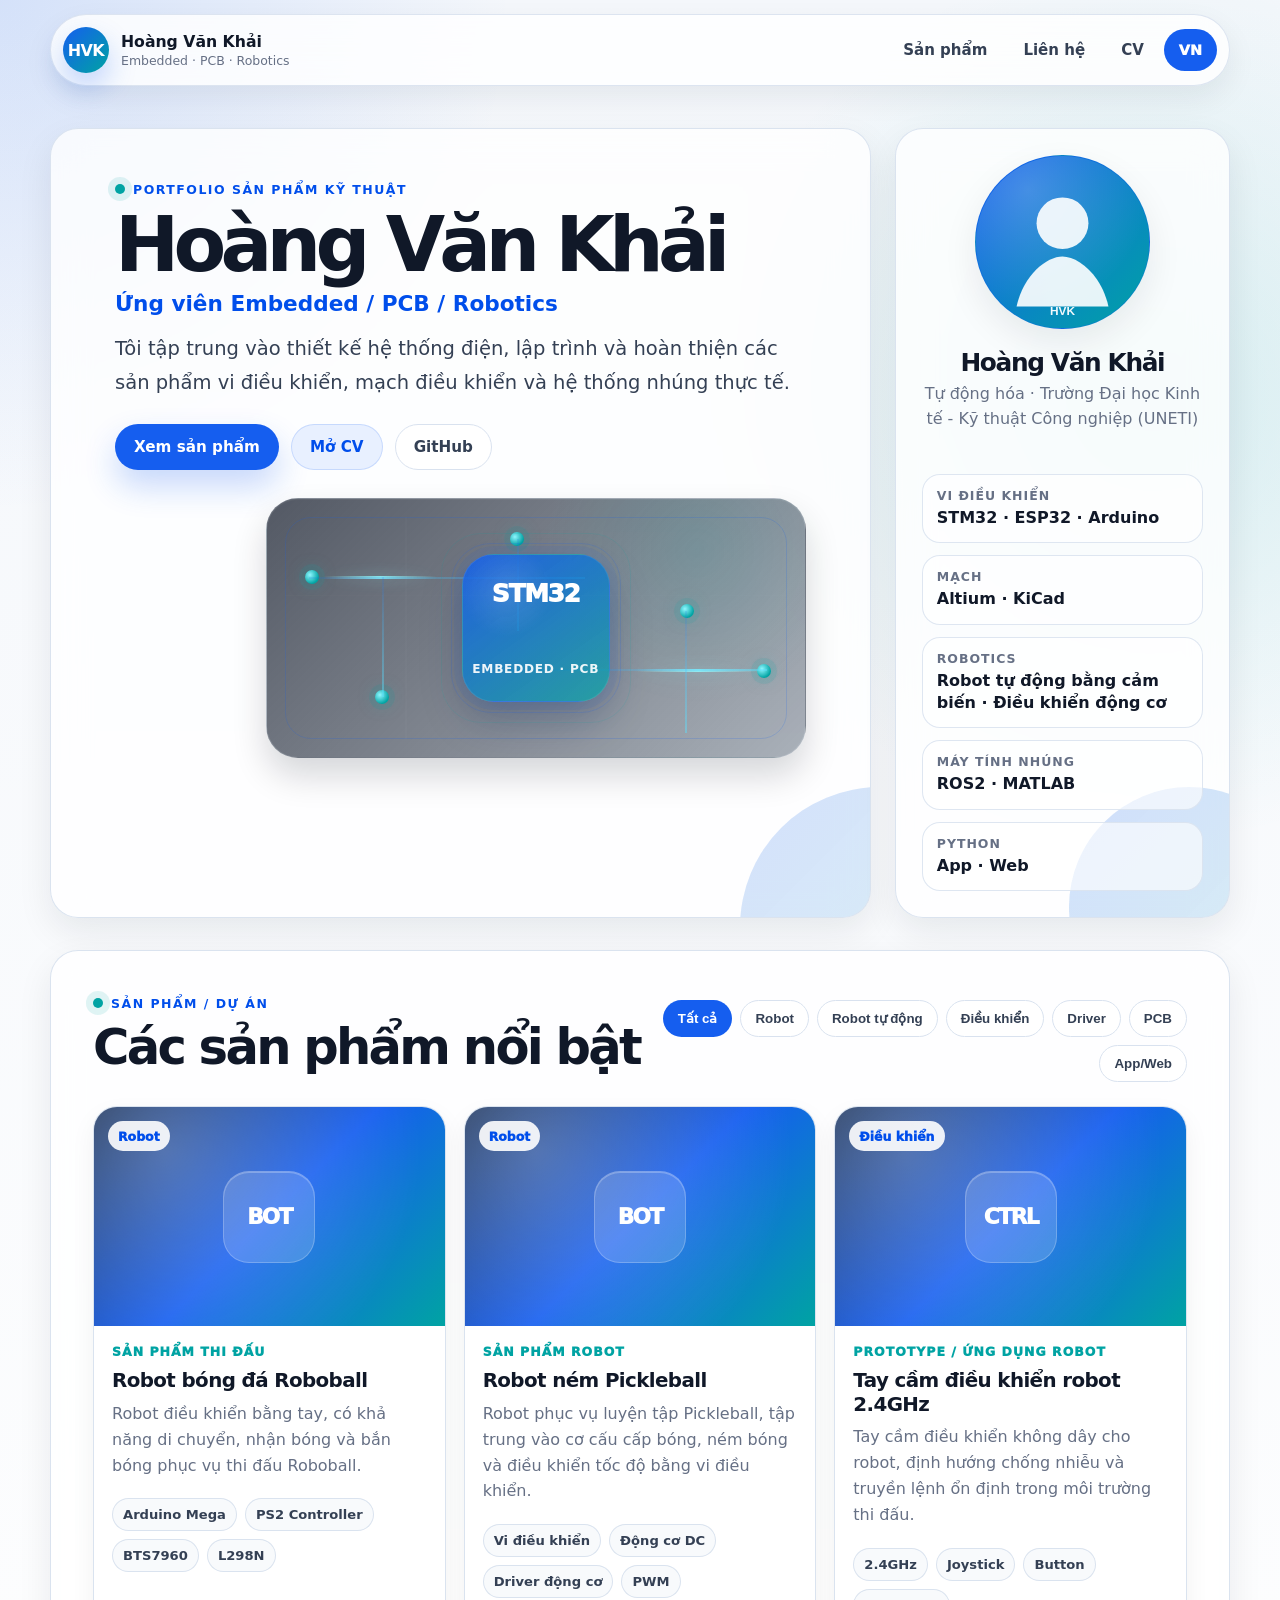
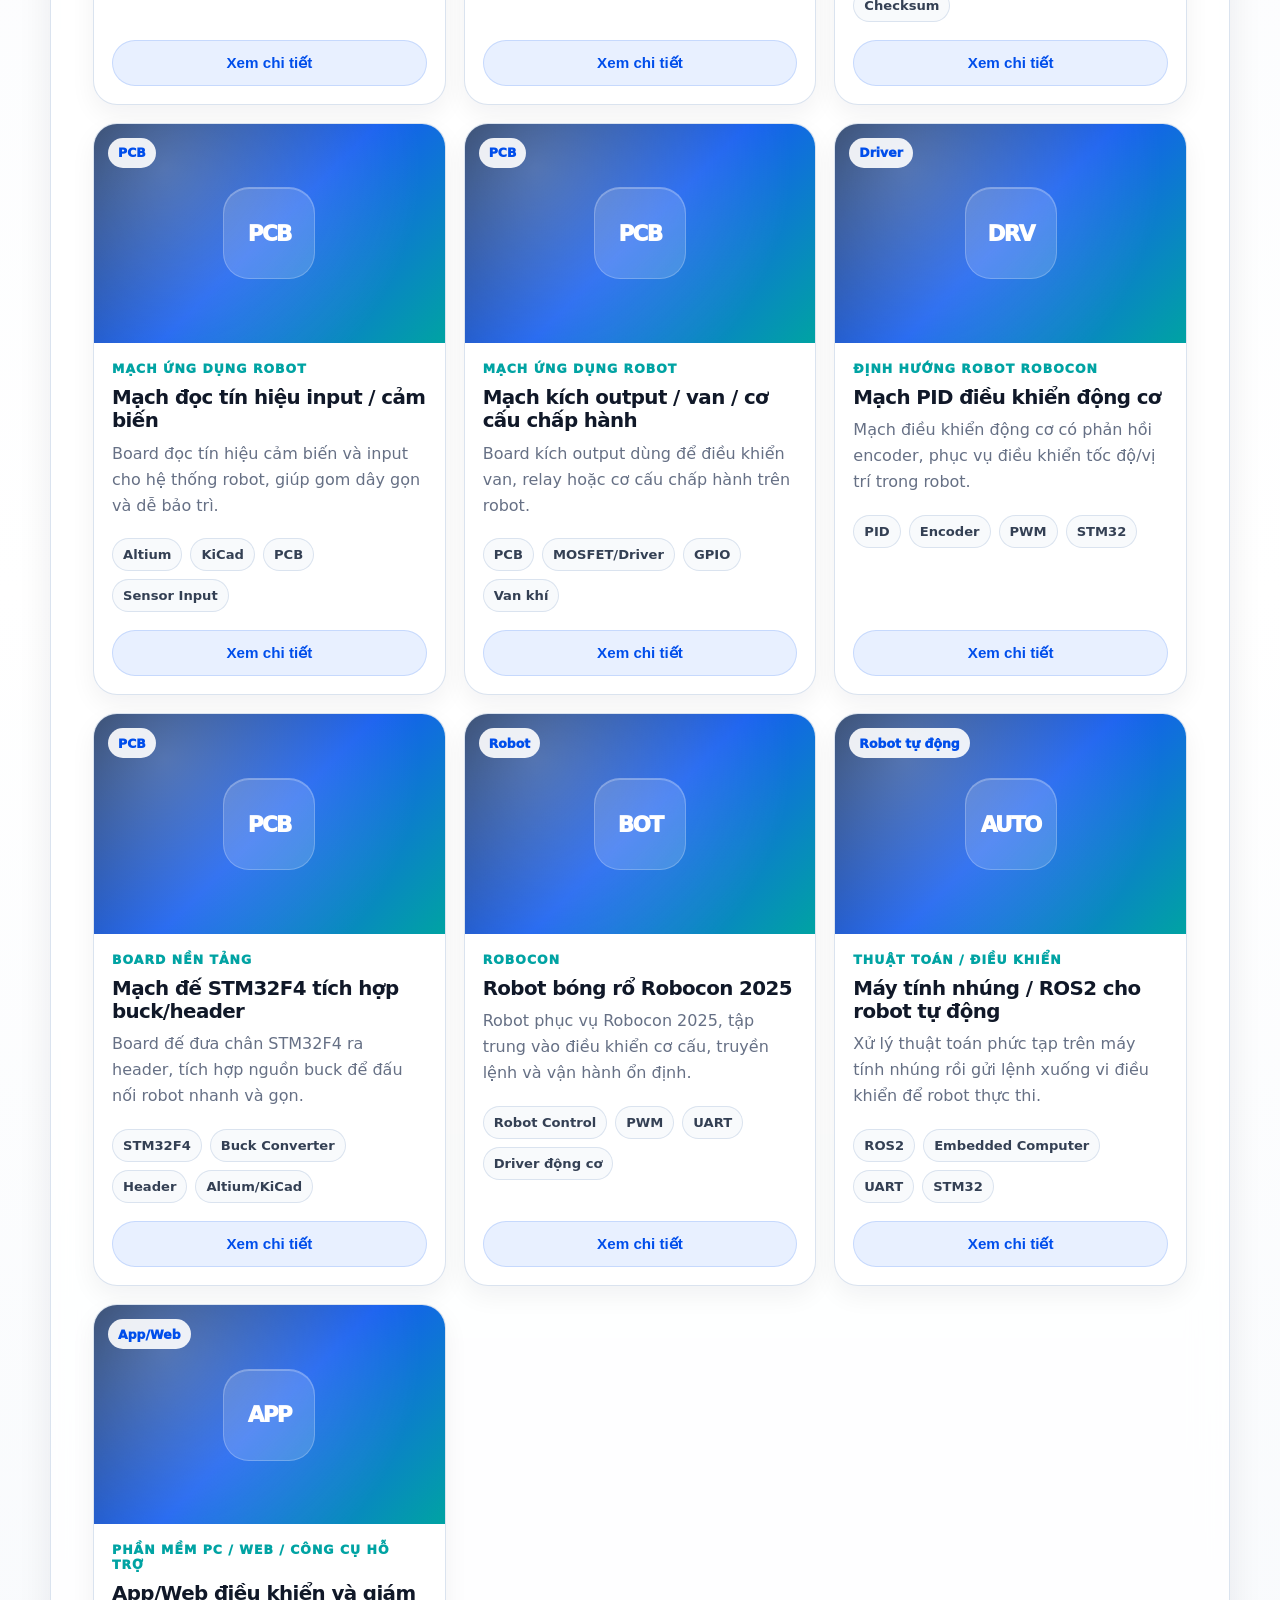
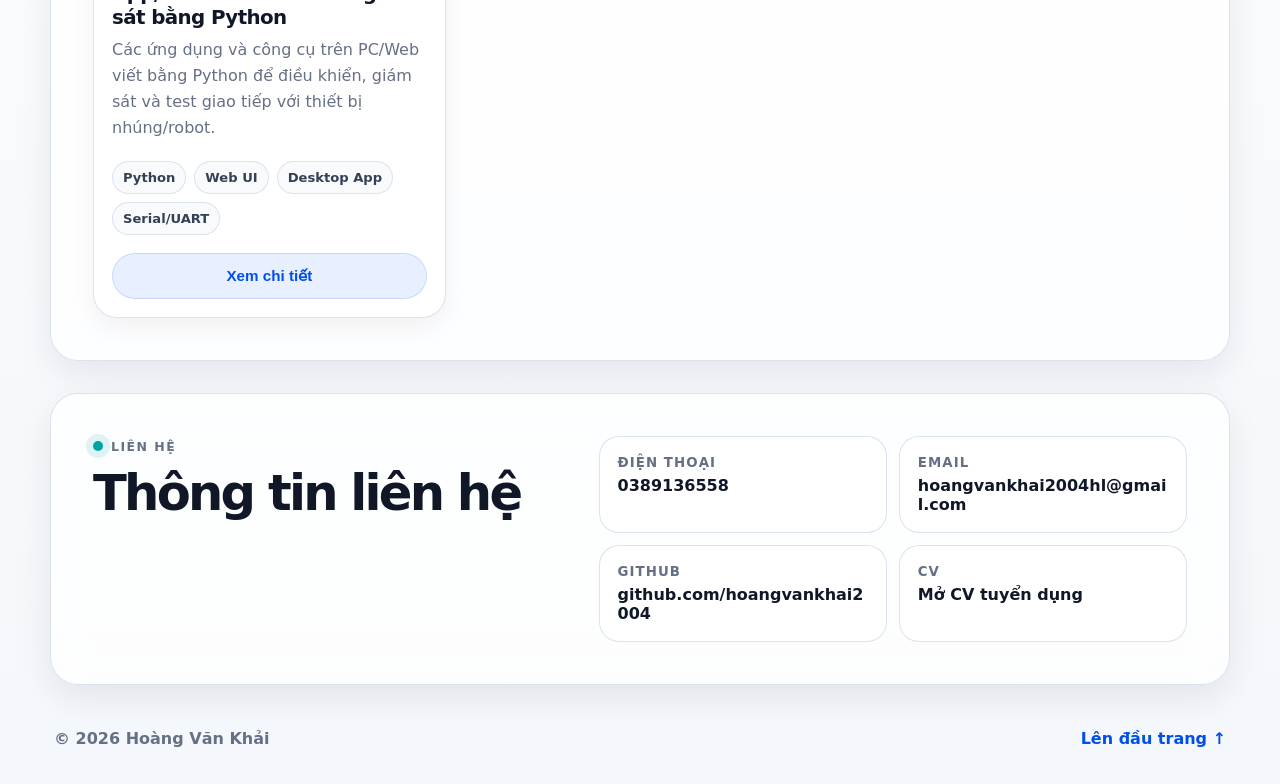
==== commit 541db1bb: "product showcase" ====
--- a/index.html
+++ b/index.html
@@ -42,6 +42,25 @@
               Tôi tập trung vào thiết kế, lập trình và hoàn thiện các sản phẩm robot, mạch điều khiển và hệ thống nhúng thực tế.
             </p>
             <div class="hero-actions" id="profile-actions"></div>
+
+            <div class="hero-visual" aria-hidden="true">
+              <span class="signal-beam signal-beam-1"></span>
+              <span class="signal-beam signal-beam-2"></span>
+              <span class="signal-node signal-node-1"></span>
+              <span class="signal-node signal-node-2"></span>
+              <span class="signal-node signal-node-3"></span>
+              <span class="signal-node signal-node-4"></span>
+              <span class="signal-node signal-node-5"></span>
+              <span class="trace-horizontal trace-horizontal-1"></span>
+              <span class="trace-horizontal trace-horizontal-2"></span>
+              <span class="trace-vertical trace-vertical-1"></span>
+              <span class="trace-vertical trace-vertical-2"></span>
+              <span class="trace-vertical trace-vertical-3"></span>
+              <div class="chip-core">
+                <span class="chip-title">STM32</span>
+                <small>Embedded · PCB</small>
+              </div>
+            </div>
           </div>
 
           <aside class="hero-card" aria-label="Thông tin nhanh">
--- a/assets/app.css
+++ b/assets/app.css
@@ -1059,3 +1059,193 @@
     font-size: 0.82rem;
   }
 }
+
+
+/* Cập nhật cuối: thêm hình động chip + mạch ở vùng trống của hero */
+.hero-visual {
+  position: relative;
+  z-index: 1;
+  width: min(100%, 540px);
+  min-height: 260px;
+  margin: 28px 0 0 auto;
+  border: 1px solid rgba(217, 226, 239, 0.18);
+  border-radius: 32px;
+  background:
+    radial-gradient(circle at 80% 20%, rgba(0, 163, 163, 0.12), transparent 32%),
+    linear-gradient(135deg, rgba(10, 18, 34, 0.7), rgba(8, 26, 51, 0.34));
+  overflow: hidden;
+  box-shadow: inset 0 1px 0 rgba(255,255,255,0.04), 0 18px 34px rgba(2, 10, 24, 0.16);
+}
+
+.hero-visual::before,
+.hero-visual::after {
+  content: "";
+  position: absolute;
+  inset: 18px;
+  border-radius: 26px;
+  pointer-events: none;
+}
+
+.hero-visual::before {
+  border: 1px solid rgba(21, 94, 239, 0.18);
+}
+
+.hero-visual::after {
+  background:
+    linear-gradient(90deg, transparent 0 24%, rgba(255,255,255,0.03) 24% 24.4%, transparent 24.4% 100%),
+    linear-gradient(transparent 0 35%, rgba(255,255,255,0.025) 35% 35.4%, transparent 35.4% 100%);
+  opacity: 0.55;
+}
+
+.chip-core {
+  position: absolute;
+  top: 50%;
+  left: 50%;
+  width: 148px;
+  height: 148px;
+  transform: translate(-50%, -50%);
+  border-radius: 32px;
+  display: grid;
+  place-items: center;
+  text-align: center;
+  border: 1px solid rgba(255,255,255,0.08);
+  background:
+    radial-gradient(circle at 30% 25%, rgba(255,255,255,0.12), transparent 30%),
+    linear-gradient(145deg, rgba(21, 94, 239, 0.86), rgba(0, 163, 163, 0.72));
+  box-shadow:
+    0 18px 40px rgba(0, 34, 84, 0.28),
+    0 0 0 8px rgba(21, 94, 239, 0.08);
+  animation: chipFloat 4.5s ease-in-out infinite;
+}
+
+.chip-core::before,
+.chip-core::after {
+  content: "";
+  position: absolute;
+  inset: -12px;
+  border-radius: 40px;
+  border: 1px solid rgba(21, 94, 239, 0.16);
+}
+
+.chip-core::after {
+  inset: -22px;
+  border-color: rgba(0, 163, 163, 0.12);
+}
+
+.chip-title {
+  display: block;
+  color: #fff;
+  font-size: 1.55rem;
+  font-weight: 950;
+  letter-spacing: -0.05em;
+}
+
+.chip-core small {
+  display: block;
+  margin-top: 4px;
+  color: rgba(255,255,255,0.92);
+  font-size: 0.76rem;
+  font-weight: 800;
+  letter-spacing: 0.06em;
+  text-transform: uppercase;
+}
+
+.signal-node,
+.signal-beam,
+.trace-horizontal,
+.trace-vertical {
+  position: absolute;
+}
+
+.signal-node {
+  width: 14px;
+  height: 14px;
+  border-radius: 50%;
+  background: radial-gradient(circle at 35% 35%, #8ff7ff, #00a3a3 70%);
+  box-shadow: 0 0 0 6px rgba(0, 163, 163, 0.11), 0 0 18px rgba(0, 163, 163, 0.34);
+  animation: nodePulse 2.6s ease-in-out infinite;
+}
+
+.signal-beam {
+  height: 3px;
+  border-radius: 999px;
+  background: linear-gradient(90deg, transparent, rgba(143, 247, 255, 0.95), transparent);
+  filter: drop-shadow(0 0 7px rgba(143, 247, 255, 0.55));
+  opacity: 0.9;
+  animation: beamTravel 3.2s linear infinite;
+}
+
+.trace-horizontal,
+.trace-vertical {
+  background: linear-gradient(90deg, rgba(21, 94, 239, 0.18), rgba(92, 225, 255, 0.62));
+  opacity: 0.72;
+}
+
+.trace-horizontal {
+  height: 2px;
+}
+
+.trace-vertical {
+  width: 2px;
+  background: linear-gradient(180deg, rgba(21, 94, 239, 0.18), rgba(92, 225, 255, 0.62));
+}
+
+.trace-horizontal-1 { left: 42px; right: 220px; top: 78px; }
+.trace-horizontal-2 { left: 245px; right: 38px; bottom: 86px; }
+.trace-vertical-1 { left: 115px; top: 78px; height: 120px; }
+.trace-vertical-2 { right: 118px; top: 112px; height: 122px; }
+.trace-vertical-3 { left: 250px; top: 40px; height: 92px; }
+
+.signal-node-1 { left: 38px; top: 71px; animation-delay: 0s; }
+.signal-node-2 { left: 108px; top: 191px; animation-delay: 0.35s; }
+.signal-node-3 { right: 111px; top: 105px; animation-delay: 0.7s; }
+.signal-node-4 { right: 34px; bottom: 79px; animation-delay: 1.05s; }
+.signal-node-5 { left: 243px; top: 33px; animation-delay: 1.4s; }
+
+.signal-beam-1 {
+  width: 114px;
+  left: 56px;
+  top: 77px;
+}
+
+.signal-beam-2 {
+  width: 126px;
+  right: 44px;
+  bottom: 85px;
+  animation-delay: 1.6s;
+}
+
+@keyframes chipFloat {
+  0%, 100% { transform: translate(-50%, -50%) translateY(0px); }
+  50% { transform: translate(-50%, -50%) translateY(-7px); }
+}
+
+@keyframes nodePulse {
+  0%, 100% { transform: scale(1); opacity: 0.92; }
+  50% { transform: scale(1.12); opacity: 1; }
+}
+
+@keyframes beamTravel {
+  0% { transform: translateX(-12px); opacity: 0.2; }
+  15% { opacity: 1; }
+  85% { opacity: 1; }
+  100% { transform: translateX(20px); opacity: 0.2; }
+}
+
+@media (max-width: 1100px) {
+  .hero-visual {
+    width: min(100%, 460px);
+    min-height: 220px;
+  }
+
+  .chip-core {
+    width: 132px;
+    height: 132px;
+  }
+}
+
+@media (max-width: 980px) {
+  .hero-visual {
+    display: none;
+  }
+}
--- a/assets/app.css
+++ b/assets/app.css
@@ -1059,3 +1059,193 @@
     font-size: 0.82rem;
   }
 }
+
+
+/* Cập nhật cuối: thêm hình động chip + mạch ở vùng trống của hero */
+.hero-visual {
+  position: relative;
+  z-index: 1;
+  width: min(100%, 540px);
+  min-height: 260px;
+  margin: 28px 0 0 auto;
+  border: 1px solid rgba(217, 226, 239, 0.18);
+  border-radius: 32px;
+  background:
+    radial-gradient(circle at 80% 20%, rgba(0, 163, 163, 0.12), transparent 32%),
+    linear-gradient(135deg, rgba(10, 18, 34, 0.7), rgba(8, 26, 51, 0.34));
+  overflow: hidden;
+  box-shadow: inset 0 1px 0 rgba(255,255,255,0.04), 0 18px 34px rgba(2, 10, 24, 0.16);
+}
+
+.hero-visual::before,
+.hero-visual::after {
+  content: "";
+  position: absolute;
+  inset: 18px;
+  border-radius: 26px;
+  pointer-events: none;
+}
+
+.hero-visual::before {
+  border: 1px solid rgba(21, 94, 239, 0.18);
+}
+
+.hero-visual::after {
+  background:
+    linear-gradient(90deg, transparent 0 24%, rgba(255,255,255,0.03) 24% 24.4%, transparent 24.4% 100%),
+    linear-gradient(transparent 0 35%, rgba(255,255,255,0.025) 35% 35.4%, transparent 35.4% 100%);
+  opacity: 0.55;
+}
+
+.chip-core {
+  position: absolute;
+  top: 50%;
+  left: 50%;
+  width: 148px;
+  height: 148px;
+  transform: translate(-50%, -50%);
+  border-radius: 32px;
+  display: grid;
+  place-items: center;
+  text-align: center;
+  border: 1px solid rgba(255,255,255,0.08);
+  background:
+    radial-gradient(circle at 30% 25%, rgba(255,255,255,0.12), transparent 30%),
+    linear-gradient(145deg, rgba(21, 94, 239, 0.86), rgba(0, 163, 163, 0.72));
+  box-shadow:
+    0 18px 40px rgba(0, 34, 84, 0.28),
+    0 0 0 8px rgba(21, 94, 239, 0.08);
+  animation: chipFloat 4.5s ease-in-out infinite;
+}
+
+.chip-core::before,
+.chip-core::after {
+  content: "";
+  position: absolute;
+  inset: -12px;
+  border-radius: 40px;
+  border: 1px solid rgba(21, 94, 239, 0.16);
+}
+
+.chip-core::after {
+  inset: -22px;
+  border-color: rgba(0, 163, 163, 0.12);
+}
+
+.chip-title {
+  display: block;
+  color: #fff;
+  font-size: 1.55rem;
+  font-weight: 950;
+  letter-spacing: -0.05em;
+}
+
+.chip-core small {
+  display: block;
+  margin-top: 4px;
+  color: rgba(255,255,255,0.92);
+  font-size: 0.76rem;
+  font-weight: 800;
+  letter-spacing: 0.06em;
+  text-transform: uppercase;
+}
+
+.signal-node,
+.signal-beam,
+.trace-horizontal,
+.trace-vertical {
+  position: absolute;
+}
+
+.signal-node {
+  width: 14px;
+  height: 14px;
+  border-radius: 50%;
+  background: radial-gradient(circle at 35% 35%, #8ff7ff, #00a3a3 70%);
+  box-shadow: 0 0 0 6px rgba(0, 163, 163, 0.11), 0 0 18px rgba(0, 163, 163, 0.34);
+  animation: nodePulse 2.6s ease-in-out infinite;
+}
+
+.signal-beam {
+  height: 3px;
+  border-radius: 999px;
+  background: linear-gradient(90deg, transparent, rgba(143, 247, 255, 0.95), transparent);
+  filter: drop-shadow(0 0 7px rgba(143, 247, 255, 0.55));
+  opacity: 0.9;
+  animation: beamTravel 3.2s linear infinite;
+}
+
+.trace-horizontal,
+.trace-vertical {
+  background: linear-gradient(90deg, rgba(21, 94, 239, 0.18), rgba(92, 225, 255, 0.62));
+  opacity: 0.72;
+}
+
+.trace-horizontal {
+  height: 2px;
+}
+
+.trace-vertical {
+  width: 2px;
+  background: linear-gradient(180deg, rgba(21, 94, 239, 0.18), rgba(92, 225, 255, 0.62));
+}
+
+.trace-horizontal-1 { left: 42px; right: 220px; top: 78px; }
+.trace-horizontal-2 { left: 245px; right: 38px; bottom: 86px; }
+.trace-vertical-1 { left: 115px; top: 78px; height: 120px; }
+.trace-vertical-2 { right: 118px; top: 112px; height: 122px; }
+.trace-vertical-3 { left: 250px; top: 40px; height: 92px; }
+
+.signal-node-1 { left: 38px; top: 71px; animation-delay: 0s; }
+.signal-node-2 { left: 108px; top: 191px; animation-delay: 0.35s; }
+.signal-node-3 { right: 111px; top: 105px; animation-delay: 0.7s; }
+.signal-node-4 { right: 34px; bottom: 79px; animation-delay: 1.05s; }
+.signal-node-5 { left: 243px; top: 33px; animation-delay: 1.4s; }
+
+.signal-beam-1 {
+  width: 114px;
+  left: 56px;
+  top: 77px;
+}
+
+.signal-beam-2 {
+  width: 126px;
+  right: 44px;
+  bottom: 85px;
+  animation-delay: 1.6s;
+}
+
+@keyframes chipFloat {
+  0%, 100% { transform: translate(-50%, -50%) translateY(0px); }
+  50% { transform: translate(-50%, -50%) translateY(-7px); }
+}
+
+@keyframes nodePulse {
+  0%, 100% { transform: scale(1); opacity: 0.92; }
+  50% { transform: scale(1.12); opacity: 1; }
+}
+
+@keyframes beamTravel {
+  0% { transform: translateX(-12px); opacity: 0.2; }
+  15% { opacity: 1; }
+  85% { opacity: 1; }
+  100% { transform: translateX(20px); opacity: 0.2; }
+}
+
+@media (max-width: 1100px) {
+  .hero-visual {
+    width: min(100%, 460px);
+    min-height: 220px;
+  }
+
+  .chip-core {
+    width: 132px;
+    height: 132px;
+  }
+}
+
+@media (max-width: 980px) {
+  .hero-visual {
+    display: none;
+  }
+}
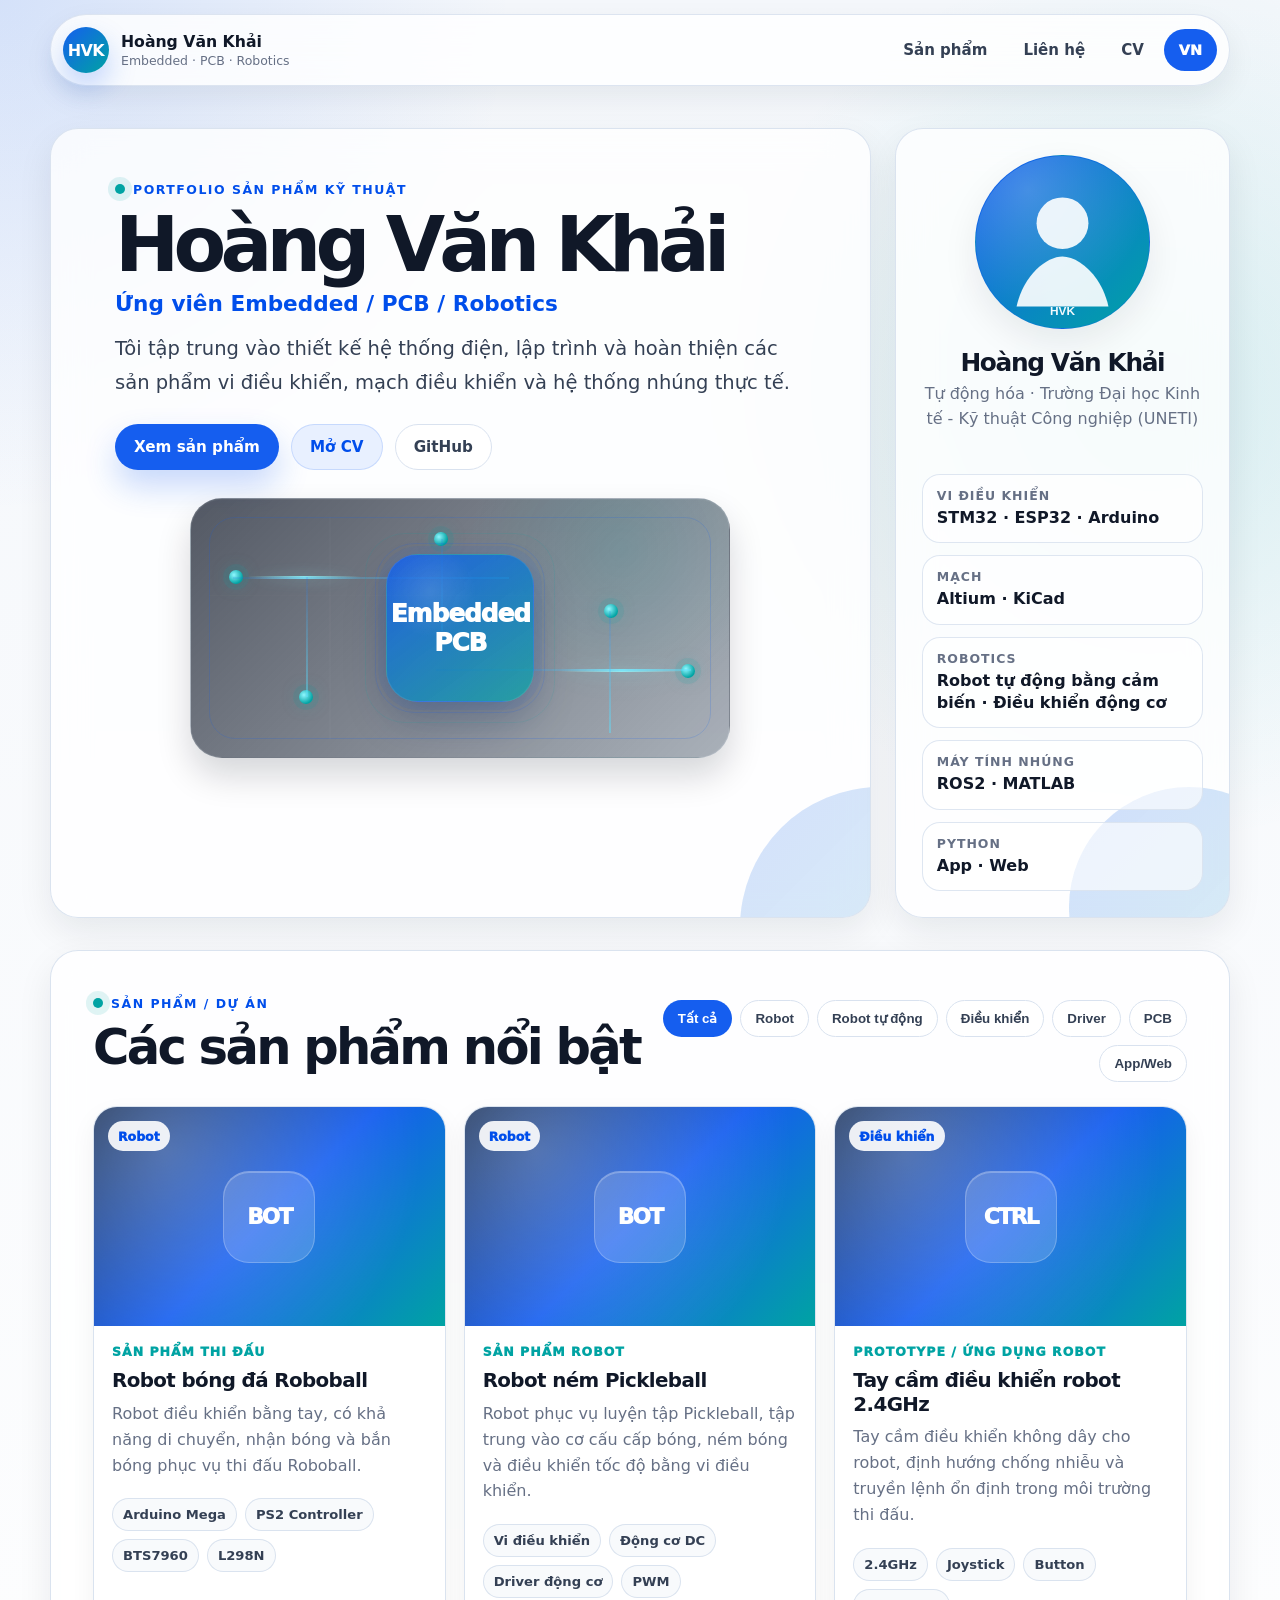
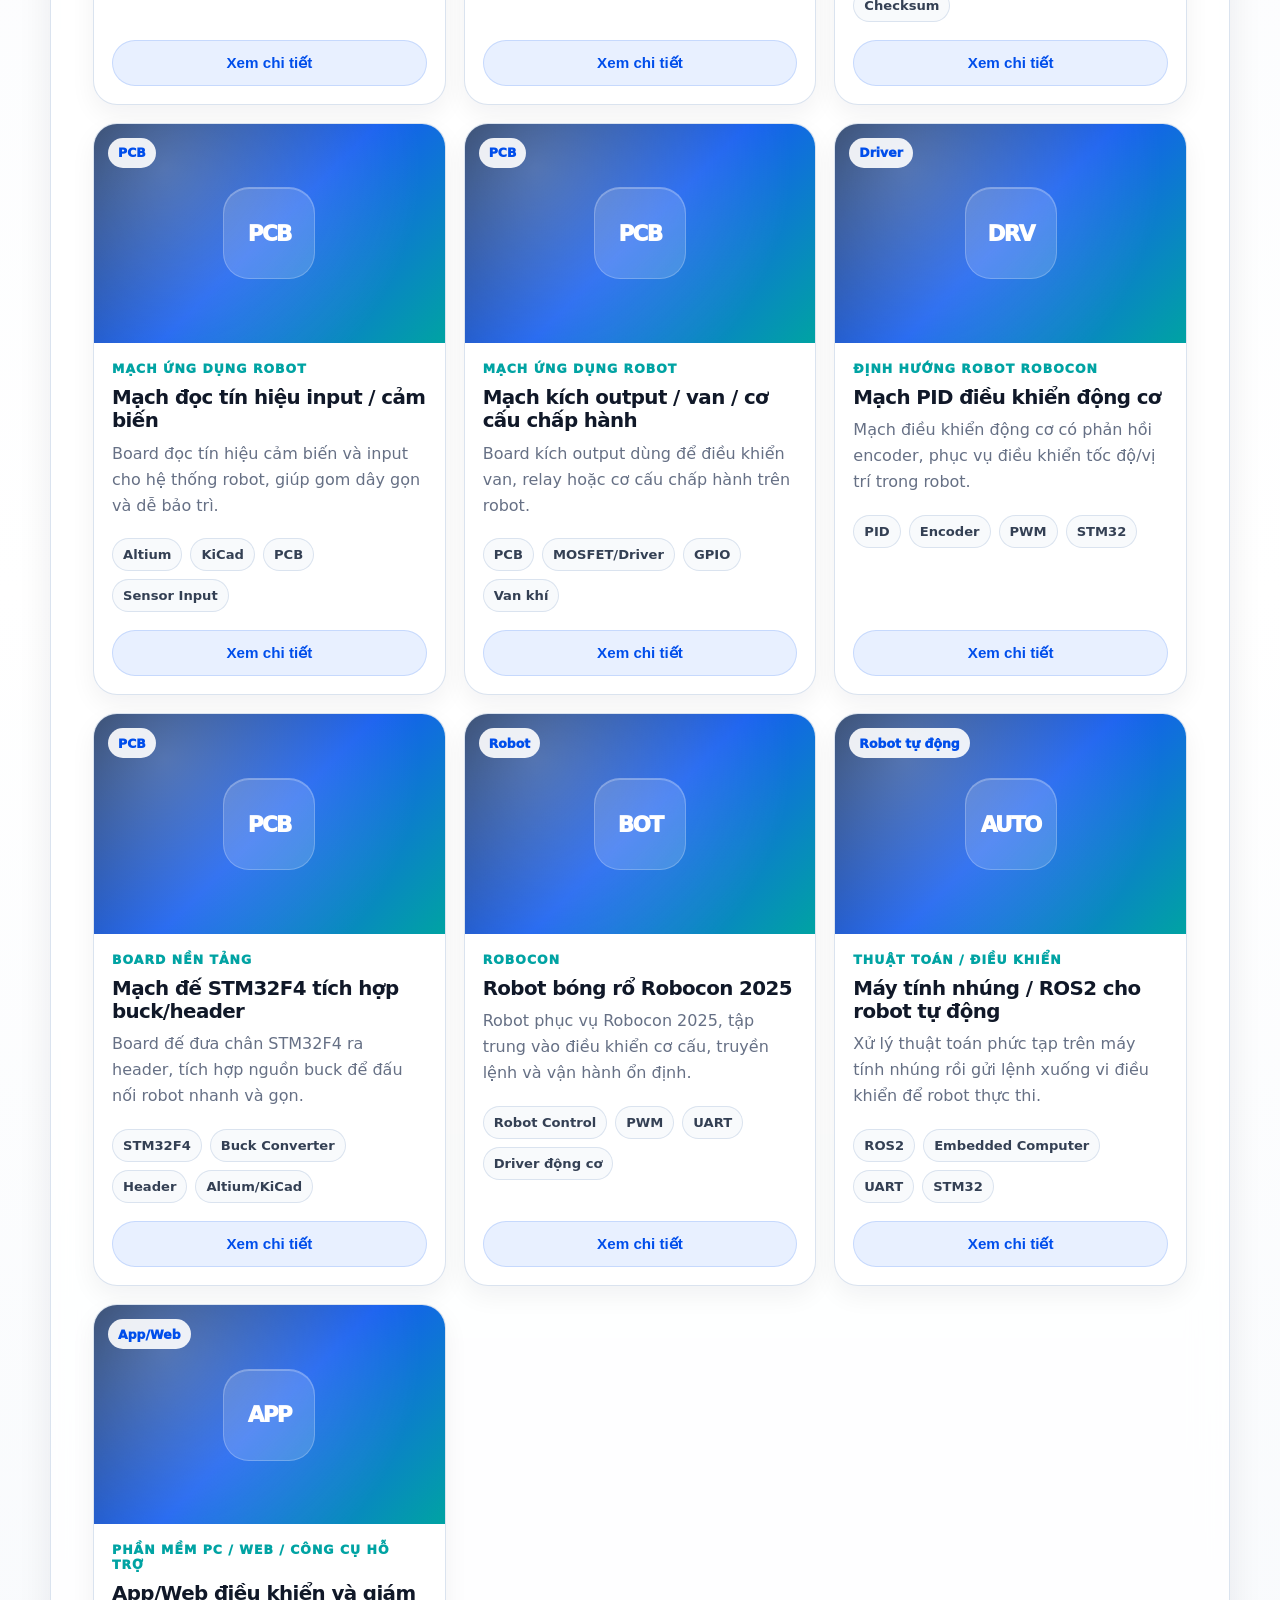
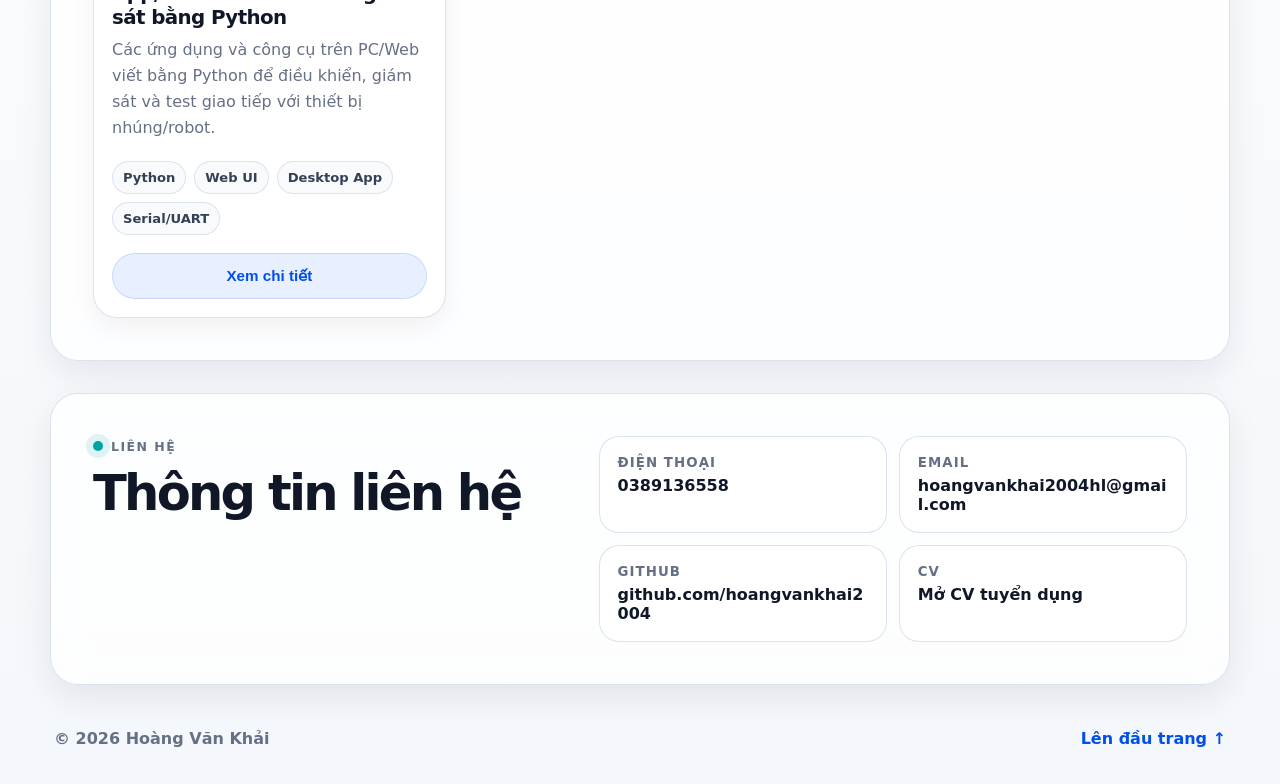
==== commit 586e08e0: "product showcase" ====
--- a/index.html
+++ b/index.html
@@ -57,8 +57,7 @@
               <span class="trace-vertical trace-vertical-2"></span>
               <span class="trace-vertical trace-vertical-3"></span>
               <div class="chip-core">
-                <span class="chip-title">STM32</span>
-                <small>Embedded · PCB</small>
+                <span class="chip-title">Embedded PCB</span>
               </div>
             </div>
           </div>
--- a/assets/app.css
+++ b/assets/app.css
@@ -1067,7 +1067,7 @@
   z-index: 1;
   width: min(100%, 540px);
   min-height: 260px;
-  margin: 28px 0 0 auto;
+  margin: 28px auto 0;
   border: 1px solid rgba(217, 226, 239, 0.18);
   border-radius: 32px;
   background:
@@ -1135,9 +1135,9 @@
 .chip-title {
   display: block;
   color: #fff;
-  font-size: 1.55rem;
+  font-size: clamp(1.2rem, 2.2vw, 1.55rem);
   font-weight: 950;
-  letter-spacing: -0.05em;
+  letter-spacing: -0.04em;
 }
 
 .chip-core small {
--- a/assets/app.css
+++ b/assets/app.css
@@ -1067,7 +1067,7 @@
   z-index: 1;
   width: min(100%, 540px);
   min-height: 260px;
-  margin: 28px 0 0 auto;
+  margin: 28px auto 0;
   border: 1px solid rgba(217, 226, 239, 0.18);
   border-radius: 32px;
   background:
@@ -1135,9 +1135,9 @@
 .chip-title {
   display: block;
   color: #fff;
-  font-size: 1.55rem;
+  font-size: clamp(1.2rem, 2.2vw, 1.55rem);
   font-weight: 950;
-  letter-spacing: -0.05em;
+  letter-spacing: -0.04em;
 }
 
 .chip-core small {
